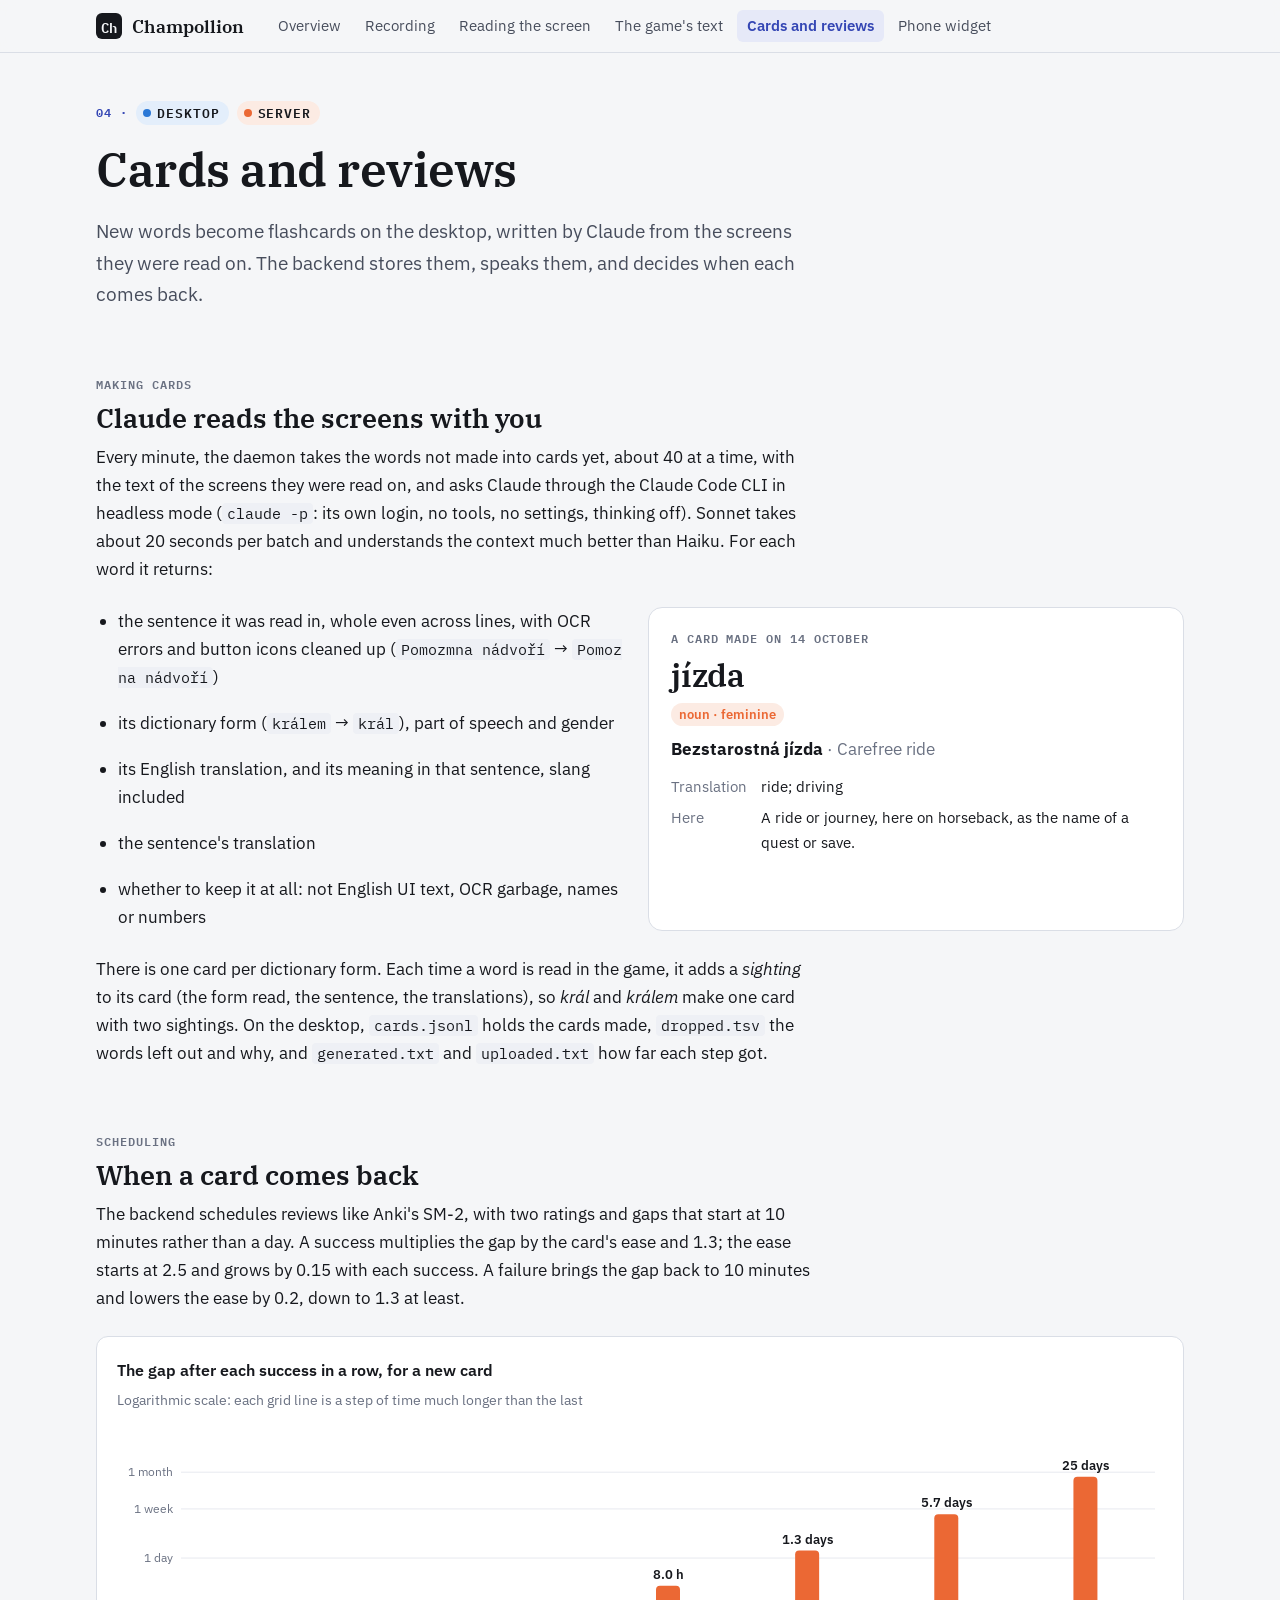
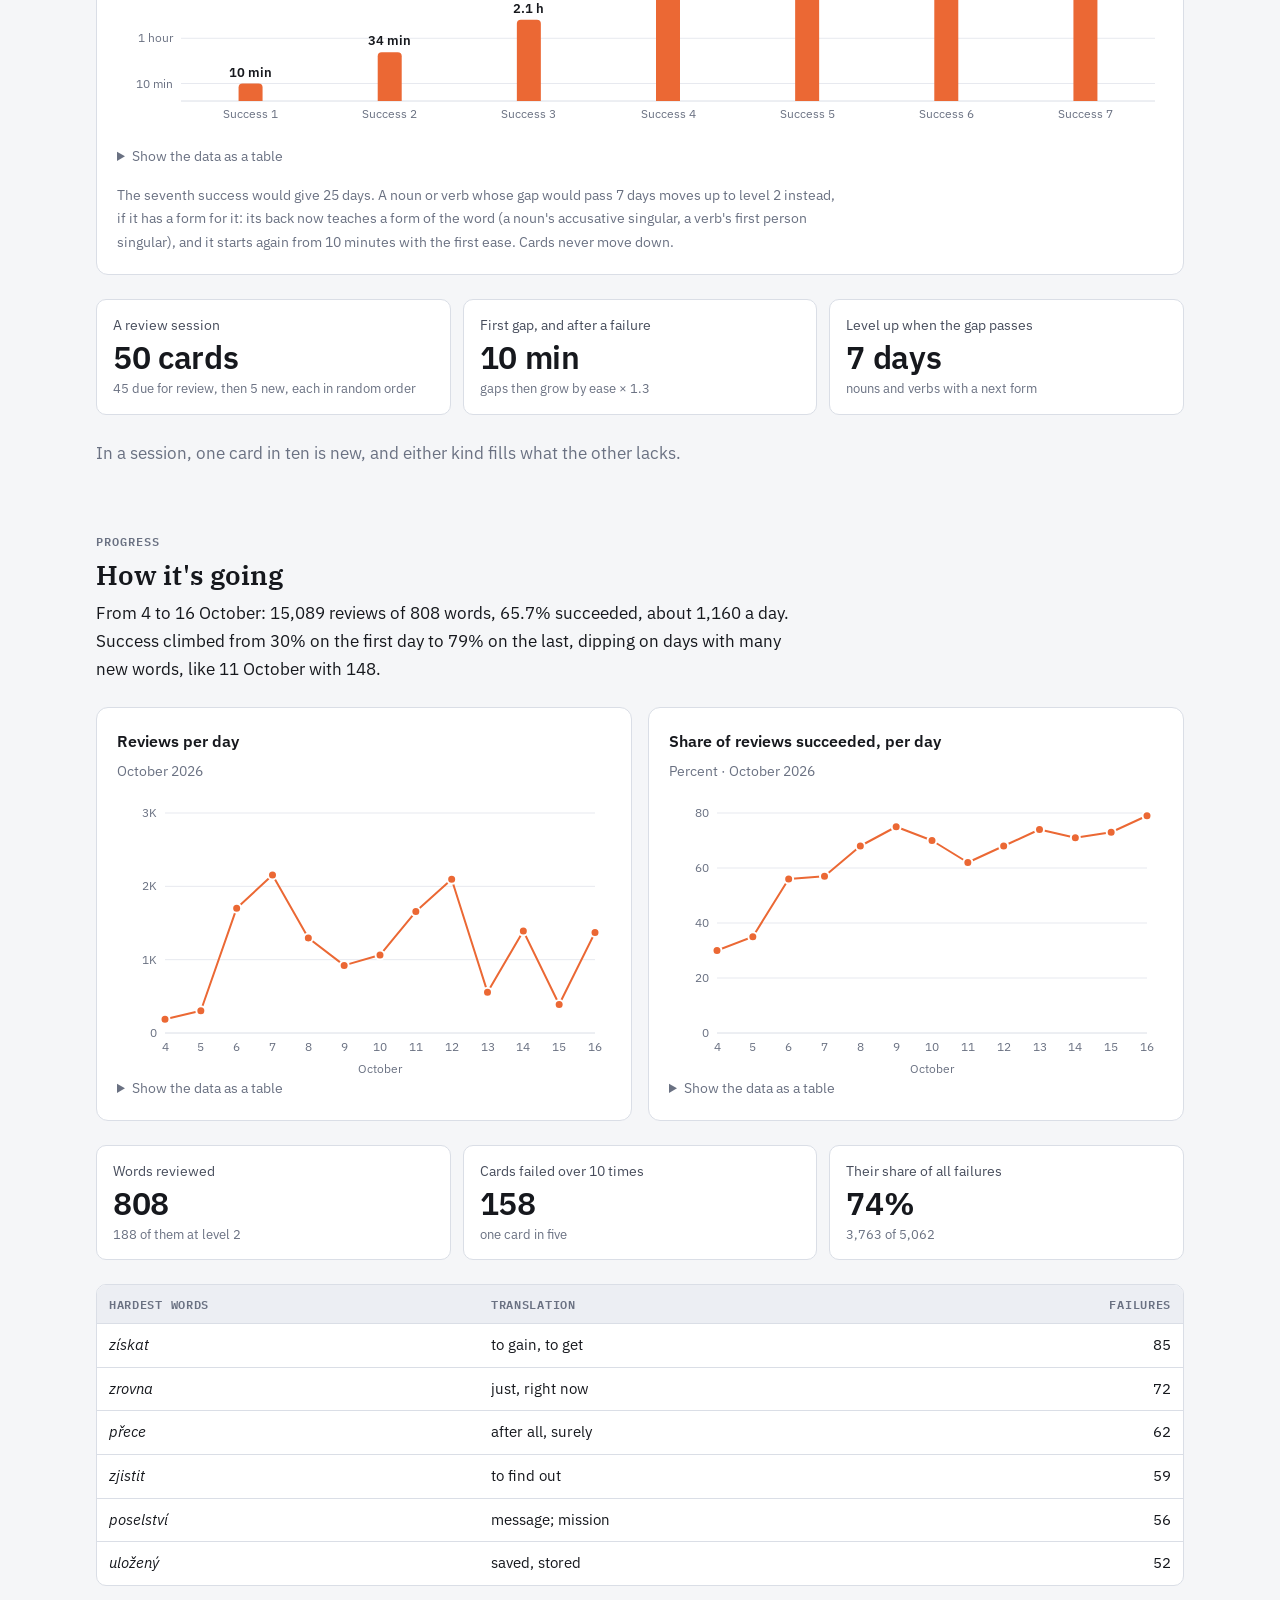
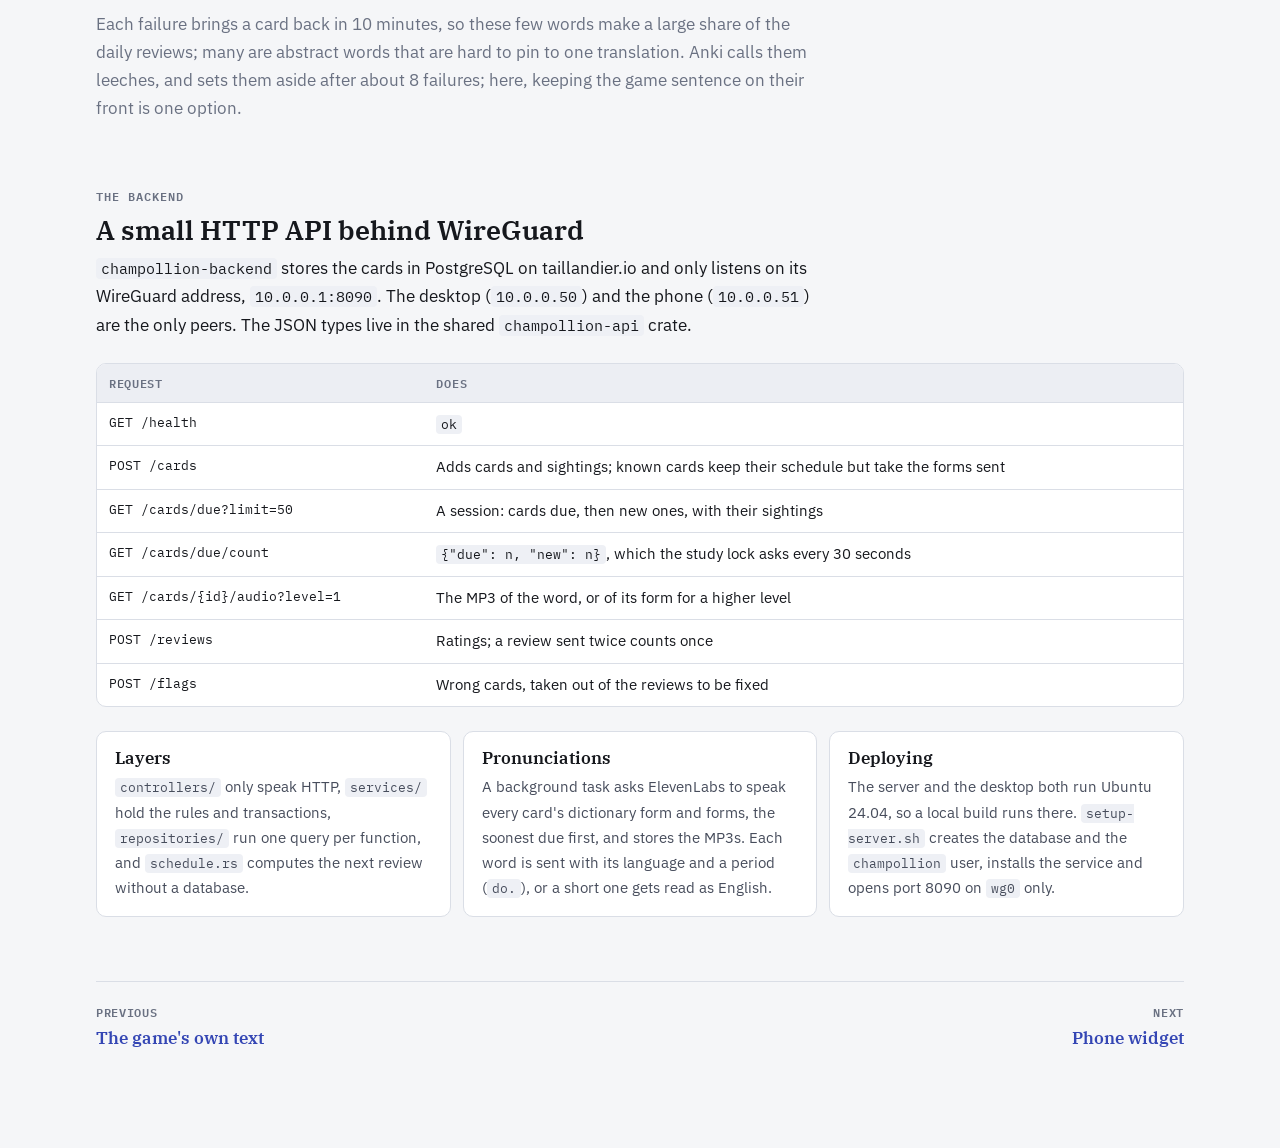
==== website/cards.html @ f8a25706 "Add a website explaining Champollion Static pages with diagrams and charts, served to WireGuard peer" ====
<!doctype html>
<html lang="en">
<head>
<meta charset="utf-8">
<meta name="viewport" content="width=device-width, initial-scale=1, viewport-fit=cover">
<title>Cards and Reviews · Champollion</title>
<meta name="description" content="How Champollion turns new words into flashcards with Claude, and when the backend shows them again.">
<link rel="preconnect" href="https://fonts.googleapis.com">
<link rel="preconnect" href="https://fonts.gstatic.com" crossorigin>
<link rel="stylesheet" href="https://fonts.googleapis.com/css2?family=IBM+Plex+Mono:wght@400;600&family=IBM+Plex+Sans:wght@400;600&family=IBM+Plex+Serif:wght@600&display=swap">
<link rel="stylesheet" href="assets/style.css">
<script src="assets/charts.js" defer></script>
<style>
  .flashcard { background: var(--surface); border: 1px solid var(--line); border-radius: 14px; padding: 20px 22px; display: grid; gap: 10px; align-content: start; min-width: 0; }
  .flashcard .side { font: 600 0.72rem var(--mono); letter-spacing: 0.08em; text-transform: uppercase; color: var(--muted); }
  .flashcard .word { font-family: var(--serif); font-size: 2rem; font-weight: 600; line-height: 1.1; }
  .flashcard .pos { display: inline-block; font-size: 0.8rem; font-weight: 600; padding: 1px 8px; border-radius: 999px; background: var(--series-2-soft); color: var(--series-2); width: max-content; }
  .flashcard .sentence { font-size: 1.05rem; }
  .flashcard dl { margin: 0; display: grid; grid-template-columns: max-content 1fr; gap: 6px 14px; font-size: 0.95rem; }
  .flashcard dt { color: var(--muted); }
  .flashcard dd { margin: 0; }
</style>
</head>
<body>
<header class="topbar">
  <div class="topbar-inner">
    <a class="brand" href="index.html"><span class="brand-mark">Ch</span>Champollion</a>
    <nav class="nav" aria-label="Pages">
      <a href="index.html">Overview</a>
      <a href="recording.html">Recording</a>
      <a href="reading.html">Reading the screen</a>
      <a href="game-text.html">The game's text</a>
      <a href="cards.html" aria-current="page">Cards and reviews</a>
      <a href="phone.html">Phone widget</a>
    </nav>
  </div>
</header>

<main>
  <section class="page-head">
    <div class="eyebrow">04 · <span class="chip desktop"><span>Desktop</span></span> <span class="chip server"><span>Server</span></span></div>
    <h1>Cards and reviews</h1>
    <p class="lede">New words become flashcards on the desktop, written by Claude from the screens they were read on. The backend stores them, speaks them, and decides when each comes back.</p>
  </section>

  <section>
    <div class="section-head">
      <div class="eyebrow">Making cards</div>
      <h2>Claude reads the screens with you</h2>
      <p>Every minute, the daemon takes the words not made into cards yet, about 40 at a time, with the text of the screens they were read on, and asks Claude through the Claude Code CLI in headless mode (<code>claude -p</code>: its own login, no tools, no settings, thinking off). Sonnet takes about 20 seconds per batch and understands the context much better than Haiku. For each word it returns:</p>
    </div>
    <div class="two">
      <ul class="prose">
        <li>the sentence it was read in, whole even across lines, with OCR errors and button icons cleaned up (<code>Pomozmna nádvoří</code> → <code>Pomoz na nádvoří</code>)</li>
        <li>its dictionary form (<code>králem</code> → <code>král</code>), part of speech and gender</li>
        <li>its English translation, and its meaning in that sentence, slang included</li>
        <li>the sentence's translation</li>
        <li>whether to keep it at all: not English UI text, OCR garbage, names or numbers</li>
      </ul>
      <div class="flashcard" aria-label="Example card">
        <span class="side">A card made on 14 October</span>
        <span class="word">jízda</span>
        <span class="pos">noun · feminine</span>
        <span class="sentence"><strong>Bezstarostná jízda</strong> <span class="muted">· Carefree ride</span></span>
        <dl>
          <dt>Translation</dt><dd>ride; driving</dd>
          <dt>Here</dt><dd>A ride or journey, here on horseback, as the name of a quest or save.</dd>
        </dl>
      </div>
    </div>
    <p class="prose">There is one card per dictionary form. Each time a word is read in the game, it adds a <em>sighting</em> to its card (the form read, the sentence, the translations), so <em>král</em> and <em>králem</em> make one card with two sightings. On the desktop, <code>cards.jsonl</code> holds the cards made, <code>dropped.tsv</code> the words left out and why, and <code>generated.txt</code> and <code>uploaded.txt</code> how far each step got.</p>
  </section>

  <section>
    <div class="section-head">
      <div class="eyebrow">Scheduling</div>
      <h2>When a card comes back</h2>
      <p>The backend schedules reviews like Anki's SM-2, with two ratings and gaps that start at 10 minutes rather than a day. A success multiplies the gap by the card's ease and 1.3; the ease starts at 2.5 and grows by 0.15 with each success. A failure brings the gap back to 10 minutes and lowers the ease by 0.2, down to 1.3 at least.</p>
    </div>
    <figure class="figure">
      <div class="figure-title">The gap after each success in a row, for a new card</div>
      <div class="figure-sub">Logarithmic scale: each grid line is a step of time much longer than the last</div>
      <div id="chart-gaps"></div>
      <figcaption>The seventh success would give 25 days. A noun or verb whose gap would pass 7 days moves up to level 2 instead, if it has a form for it: its back now teaches a form of the word (a noun's accusative singular, a verb's first person singular), and it starts again from 10 minutes with the first ease. Cards never move down.</figcaption>
    </figure>
    <div class="stats">
      <div class="stat"><span class="label">A review session</span><span class="value">50 cards</span><span class="note">45 due for review, then 5 new, each in random order</span></div>
      <div class="stat"><span class="label">First gap, and after a failure</span><span class="value">10 min</span><span class="note">gaps then grow by ease × 1.3</span></div>
      <div class="stat"><span class="label">Level up when the gap passes</span><span class="value">7 days</span><span class="note">nouns and verbs with a next form</span></div>
    </div>
    <p class="prose muted">In a session, one card in ten is new, and either kind fills what the other lacks.</p>
  </section>

  <section>
    <div class="section-head">
      <div class="eyebrow">Progress</div>
      <h2>How it's going</h2>
      <p>From 4 to 16 October: 15,089 reviews of 808 words, 65.7% succeeded, about 1,160 a day. Success climbed from 30% on the first day to 79% on the last, dipping on days with many new words, like 11 October with 148.</p>
    </div>
    <div class="two">
      <figure class="figure">
        <div class="figure-title">Reviews per day</div>
        <div class="figure-sub">October 2026</div>
        <div id="chart-reviews"></div>
      </figure>
      <figure class="figure">
        <div class="figure-title">Share of reviews succeeded, per day</div>
        <div class="figure-sub">Percent · October 2026</div>
        <div id="chart-success"></div>
      </figure>
    </div>
    <div class="stats">
      <div class="stat"><span class="label">Words reviewed</span><span class="value">808</span><span class="note">188 of them at level 2</span></div>
      <div class="stat"><span class="label">Cards failed over 10 times</span><span class="value">158</span><span class="note">one card in five</span></div>
      <div class="stat"><span class="label">Their share of all failures</span><span class="value">74%</span><span class="note">3,763 of 5,062</span></div>
    </div>
    <div class="table-wrap">
      <table>
        <thead><tr><th>Hardest words</th><th>Translation</th><th class="num">Failures</th></tr></thead>
        <tbody>
          <tr><td><em>získat</em></td><td>to gain, to get</td><td class="num">85</td></tr>
          <tr><td><em>zrovna</em></td><td>just, right now</td><td class="num">72</td></tr>
          <tr><td><em>přece</em></td><td>after all, surely</td><td class="num">62</td></tr>
          <tr><td><em>zjistit</em></td><td>to find out</td><td class="num">59</td></tr>
          <tr><td><em>poselství</em></td><td>message; mission</td><td class="num">56</td></tr>
          <tr><td><em>uložený</em></td><td>saved, stored</td><td class="num">52</td></tr>
        </tbody>
      </table>
    </div>
    <p class="prose muted">Each failure brings a card back in 10 minutes, so these few words make a large share of the daily reviews; many are abstract words that are hard to pin to one translation. Anki calls them leeches, and sets them aside after about 8 failures; here, keeping the game sentence on their front is one option.</p>
  </section>

  <section>
    <div class="section-head">
      <div class="eyebrow">The backend</div>
      <h2>A small HTTP API behind WireGuard</h2>
      <p><code>champollion-backend</code> stores the cards in PostgreSQL on taillandier.io and only listens on its WireGuard address, <code>10.0.0.1:8090</code>. The desktop (<code>10.0.0.50</code>) and the phone (<code>10.0.0.51</code>) are the only peers. The JSON types live in the shared <code>champollion-api</code> crate.</p>
    </div>
    <div class="table-wrap">
      <table>
        <thead><tr><th>Request</th><th>Does</th></tr></thead>
        <tbody>
          <tr><td class="mono">GET /health</td><td><code>ok</code></td></tr>
          <tr><td class="mono">POST /cards</td><td>Adds cards and sightings; known cards keep their schedule but take the forms sent</td></tr>
          <tr><td class="mono">GET /cards/due?limit=50</td><td>A session: cards due, then new ones, with their sightings</td></tr>
          <tr><td class="mono">GET /cards/due/count</td><td><code>{"due": n, "new": n}</code>, which the study lock asks every 30 seconds</td></tr>
          <tr><td class="mono">GET /cards/{id}/audio?level=1</td><td>The MP3 of the word, or of its form for a higher level</td></tr>
          <tr><td class="mono">POST /reviews</td><td>Ratings; a review sent twice counts once</td></tr>
          <tr><td class="mono">POST /flags</td><td>Wrong cards, taken out of the reviews to be fixed</td></tr>
        </tbody>
      </table>
    </div>
    <div class="lessons">
      <div class="lesson"><h3>Layers</h3><p><code>controllers/</code> only speak HTTP, <code>services/</code> hold the rules and transactions, <code>repositories/</code> run one query per function, and <code>schedule.rs</code> computes the next review without a database.</p></div>
      <div class="lesson"><h3>Pronunciations</h3><p>A background task asks ElevenLabs to speak every card's dictionary form and forms, the soonest due first, and stores the MP3s. Each word is sent with its language and a period (<code>do.</code>), or a short one gets read as English.</p></div>
      <div class="lesson"><h3>Deploying</h3><p>The server and the desktop both run Ubuntu 24.04, so a local build runs there. <code>setup-server.sh</code> creates the database and the <code>champollion</code> user, installs the service and opens port 8090 on <code>wg0</code> only.</p></div>
    </div>
  </section>

  <nav class="next" aria-label="Next page">
    <a href="game-text.html"><span>Previous</span><strong>The game's own text</strong></a>
    <a href="phone.html" style="text-align:right"><span>Next</span><strong>Phone widget</strong></a>
  </nav>
</main>

<script>
document.addEventListener("DOMContentLoaded", () => {
  // Gaps from backend/src/schedule.rs: first success 10 min, then
  // gap × ease × 1.3, ease 2.5 + 0.15 per success.
  const gaps = [];
  let gap = 10, ease = 2.5;
  for (let reps = 0; reps < 7; reps++) {
    gap = reps === 0 ? 10 : gap * ease * 1.3;
    ease += 0.15;
    gaps.push(gap);
  }
  const human = (m) => m < 60 ? Math.round(m) + " min" : m < 1440 ? (m / 60).toFixed(1) + " h" : m / 1440 < 10 ? (m / 1440).toFixed(1) + " days" : Math.round(m / 1440) + " days";
  const data = gaps.map((m, i) => ({
    label: `Success ${i + 1}`,
    value: m,
    color: "series-2",
    note: i === 6 ? "a noun or verb with a next form moves up a level instead" : "",
  }));
  const days = [4, 5, 6, 7, 8, 9, 10, 11, 12, 13, 14, 15, 16];
  const reviews = [188, 304, 1702, 2155, 1296, 922, 1063, 1656, 2096, 557, 1391, 388, 1371];
  const success = [30, 35, 56, 57, 68, 75, 70, 62, 68, 74, 71, 73, 79];
  Charts.lines(document.getElementById("chart-reviews"), {
    title: "Reviews per day, 4 to 16 October",
    x: days,
    xName: "October",
    xLabel: "October",
    series: [{ name: "Reviews", color: "series-2", values: reviews }],
    format: (v) => Math.round(v).toLocaleString("en"),
    table: { head: ["October", "Reviews"], rows: days.map((d, i) => [d, reviews[i].toLocaleString("en")]) },
  });
  Charts.lines(document.getElementById("chart-success"), {
    title: "Share of reviews succeeded per day, 4 to 16 October",
    x: days,
    xName: "October",
    xLabel: "October",
    series: [{ name: "Succeeded", color: "series-2", values: success }],
    format: (v) => Math.round(v) + "%",
    table: { head: ["October", "Succeeded"], rows: days.map((d, i) => [d, success[i] + "%"]) },
  });
  Charts.columns(document.getElementById("chart-gaps"), {
    title: "Gap before the next review after each success, logarithmic scale",
    data,
    log: true,
    logMin: 5,
    logTicks: [{ value: 10, label: "10 min" }, { value: 60, label: "1 hour" }, { value: 1440, label: "1 day" }, { value: 10080, label: "1 week" }, { value: 43200, label: "1 month" }],
    format: human,
    height: 320,
    table: { head: ["Success in a row", "Gap"], rows: data.map((d) => [d.label, human(d.value)]) },
  });
});
</script>
</body>
</html>
---- website/assets/style.css ----
/* Champollion: a lab notebook for a language-learning machine.
   Layout: one reading column with wide figures; a sticky top bar links the
   six pages. Colour = which machine does the work (desktop blue, Jetson
   aqua, server orange), the same in diagrams and charts. */
:root {
  color-scheme: light;
  --bg: #f5f6f8;
  --surface: #ffffff;
  --sunken: #eceef3;
  --ink: #16181d;
  --ink-2: #474d5c;
  --muted: #6a7182;
  --line: #dadee6;
  --grid: #e7e9ef;
  --accent: #3446b4;
  --accent-soft: #e6e9f8;
  --code: #eef0f5;
  /* Chart and machine colours: validated palette, slots 1-3 */
  --series-1: #2a78d6; /* desktop */
  --series-2: #eb6834; /* server */
  --series-3: #1baf7a; /* jetson */
  --series-1-soft: #e3eefb;
  --series-2-soft: #fcebe3;
  --series-3-soft: #e0f5ec;
  --good: #0ca30c;
  --critical: #d03b3b;
  --sans: "IBM Plex Sans", "Segoe UI", system-ui, sans-serif;
  --serif: "IBM Plex Serif", Georgia, "Times New Roman", serif;
  --mono: "IBM Plex Mono", ui-monospace, "SFMono-Regular", Menlo, monospace;
}
@media (prefers-color-scheme: dark) {
  :root:not([data-theme="light"]) {
    color-scheme: dark;
    --bg: #111318;
    --surface: #1a1d23;
    --sunken: #22262e;
    --ink: #e8eaf0;
    --ink-2: #b9bfcc;
    --muted: #8d95a6;
    --line: #2e333d;
    --grid: #262a33;
    --accent: #93a3ff;
    --accent-soft: #252b4a;
    --code: #22262e;
    --series-1: #3987e5;
    --series-2: #d95926;
    --series-3: #199e70;
    --series-1-soft: #1c2a3d;
    --series-2-soft: #36231b;
    --series-3-soft: #16302a;
  }
}
:root[data-theme="dark"] {
  color-scheme: dark;
  --bg: #111318;
  --surface: #1a1d23;
  --sunken: #22262e;
  --ink: #e8eaf0;
  --ink-2: #b9bfcc;
  --muted: #8d95a6;
  --line: #2e333d;
  --grid: #262a33;
  --accent: #93a3ff;
  --accent-soft: #252b4a;
  --code: #22262e;
  --series-1: #3987e5;
  --series-2: #d95926;
  --series-3: #199e70;
  --series-1-soft: #1c2a3d;
  --series-2-soft: #36231b;
  --series-3-soft: #16302a;
}

* { box-sizing: border-box; }
html { scroll-padding-top: 72px; }
body {
  margin: 0;
  background: var(--bg);
  color: var(--ink);
  font: 17px/1.65 var(--sans);
}
a { color: var(--accent); text-underline-offset: 2px; }
a:hover { text-decoration-thickness: 2px; }
:focus-visible { outline: 2px solid var(--accent); outline-offset: 2px; border-radius: 3px; }
img, svg { max-width: 100%; }

/* Top bar */
.topbar {
  position: sticky;
  top: 0;
  z-index: 10;
  background: color-mix(in srgb, var(--bg) 88%, transparent);
  backdrop-filter: blur(8px);
  border-bottom: 1px solid var(--line);
}
.topbar-inner {
  max-width: 1120px;
  margin: 0 auto;
  padding: 10px max(16px, env(safe-area-inset-right, 0px)) 10px max(16px, env(safe-area-inset-left, 0px));
  display: flex;
  align-items: center;
  gap: 8px 24px;
  flex-wrap: wrap;
}
.brand {
  font-family: var(--serif);
  font-weight: 600;
  font-size: 1.15rem;
  color: var(--ink);
  text-decoration: none;
  display: flex;
  align-items: center;
  gap: 10px;
}
.brand-mark {
  width: 26px;
  height: 26px;
  border-radius: 6px;
  background: var(--ink);
  color: var(--bg);
  display: grid;
  place-items: center;
  font: 600 0.85rem var(--mono);
}
.nav { display: flex; flex-wrap: wrap; gap: 2px 4px; }
.nav a {
  color: var(--ink-2);
  text-decoration: none;
  font-size: 0.92rem;
  padding: 4px 10px;
  border-radius: 6px;
}
.nav a:hover { background: var(--sunken); color: var(--ink); }
.nav a[aria-current="page"] { background: var(--accent-soft); color: var(--accent); font-weight: 600; }

/* Page */
main {
  max-width: 1120px;
  margin: 0 auto;
  padding-left: max(16px, env(safe-area-inset-left, 0px));
  padding-right: max(16px, env(safe-area-inset-right, 0px));
  padding-block: 48px 96px;
  display: grid;
  gap: 64px;
}
.prose { max-width: 720px; display: grid; gap: 18px; min-width: 0; }
p.prose, pre.prose { display: block; }
.wide { min-width: 0; display: grid; gap: 18px; }
section { display: grid; gap: 24px; min-width: 0; }
h1, h2, h3 { font-family: var(--serif); font-weight: 600; text-wrap: balance; margin: 0; line-height: 1.2; }
h1 { font-size: clamp(2rem, 4.5vw, 3rem); letter-spacing: -0.01em; }
h2 { font-size: 1.7rem; }
h3 { font-size: 1.2rem; }
p { margin: 0; }
ul, ol { margin: 0; padding-left: 1.3em; display: grid; gap: 6px; }
.lede { font-size: 1.2rem; color: var(--ink-2); max-width: 720px; }
.eyebrow {
  font: 600 0.75rem var(--mono);
  letter-spacing: 0.08em;
  text-transform: uppercase;
  color: var(--muted);
}
.section-head { display: grid; gap: 8px; max-width: 720px; }
.muted { color: var(--muted); }
small, .small { font-size: 0.88rem; }
code {
  font-family: var(--mono);
  font-size: 0.86em;
  background: var(--code);
  padding: 1px 5px;
  border-radius: 4px;
  overflow-wrap: anywhere;
}
pre {
  margin: 0;
  background: var(--code);
  border-radius: 8px;
  padding: 14px 16px;
  overflow-x: auto;
  font: 0.85rem/1.55 var(--mono);
}
pre code { background: none; padding: 0; }
hr { border: 0; border-top: 1px solid var(--line); margin: 0; }

/* Page header */
.page-head { display: grid; gap: 16px; }
.page-head .eyebrow { color: var(--accent); }

/* Machine chips */
.chip {
  display: inline-flex;
  align-items: center;
  gap: 6px;
  font-size: 0.82rem;
  font-weight: 600;
  padding: 1px 9px 1px 7px;
  border-radius: 999px;
  white-space: nowrap;
}
.chip::before { content: ""; width: 8px; height: 8px; border-radius: 50%; background: currentColor; }
.chip.desktop { color: var(--series-1); background: var(--series-1-soft); }
.chip.server { color: var(--series-2); background: var(--series-2-soft); }
.chip.jetson { color: var(--series-3); background: var(--series-3-soft); }
.chip.phone { color: var(--ink-2); background: var(--sunken); }
.chip > span { color: var(--ink); }

/* Stat tiles */
.stats { display: grid; grid-template-columns: repeat(auto-fit, minmax(190px, 1fr)); gap: 12px; }
.stat {
  background: var(--surface);
  border: 1px solid var(--line);
  border-radius: 10px;
  padding: 14px 16px;
  display: grid;
  gap: 2px;
  align-content: start;
}
.stat .label { font-size: 0.88rem; color: var(--ink-2); }
.stat .value { font: 600 2rem/1.15 var(--sans); letter-spacing: -0.01em; }
.stat .note { font-size: 0.82rem; color: var(--muted); }

/* Cards in a grid of links */
.pages { display: grid; grid-template-columns: repeat(auto-fit, minmax(260px, 1fr)); gap: 12px; }
.page-link {
  background: var(--surface);
  border: 1px solid var(--line);
  border-radius: 10px;
  padding: 16px 18px;
  text-decoration: none;
  color: var(--ink);
  display: grid;
  gap: 6px;
  align-content: start;
}
.page-link:hover { border-color: var(--accent); }
.page-link .t { font-family: var(--serif); font-weight: 600; font-size: 1.1rem; }
.page-link .d { color: var(--ink-2); font-size: 0.95rem; }
.page-link .n { font: 600 0.75rem var(--mono); color: var(--muted); }

/* Figures */
figure { margin: 0; display: grid; gap: 10px; min-width: 0; }
.figure {
  background: var(--surface);
  border: 1px solid var(--line);
  border-radius: 12px;
  padding: 20px;
  display: grid;
  gap: 14px;
  min-width: 0;
}
.figure-title { font-weight: 600; font-size: 1rem; }
.figure-sub { color: var(--muted); font-size: 0.9rem; margin-top: -10px; }
figcaption { color: var(--muted); font-size: 0.9rem; max-width: 720px; }
.diagram { overflow-x: auto; }
.diagram svg { display: block; min-width: 640px; width: 100%; height: auto; }
.diagram.narrow svg { min-width: 520px; }
.two { display: grid; grid-template-columns: repeat(auto-fit, minmax(min(100%, 420px), 1fr)); gap: 16px; }

/* Diagram SVG roles */
.dg-text { fill: var(--ink); font: 14px var(--sans); }
.dg-small { fill: var(--ink-2); font: 12px var(--sans); }
.dg-mono { fill: var(--ink-2); font: 11.5px var(--mono); }
.dg-title { fill: var(--ink); font: 600 15px var(--sans); }
.dg-box { fill: var(--surface); stroke: var(--line); stroke-width: 1.5; }
.dg-sunken { fill: var(--sunken); stroke: none; }
.dg-desktop { fill: var(--series-1-soft); stroke: var(--series-1); stroke-width: 1.5; }
.dg-server { fill: var(--series-2-soft); stroke: var(--series-2); stroke-width: 1.5; }
.dg-jetson { fill: var(--series-3-soft); stroke: var(--series-3); stroke-width: 1.5; }
.dg-phone { fill: var(--sunken); stroke: var(--muted); stroke-width: 1.5; }
.dg-head-desktop { fill: var(--series-1); font: 600 12px var(--mono); letter-spacing: 0.06em; }
.dg-head-server { fill: var(--series-2); font: 600 12px var(--mono); letter-spacing: 0.06em; }
.dg-head-jetson { fill: var(--series-3); font: 600 12px var(--mono); letter-spacing: 0.06em; }
.dg-head-phone { fill: var(--muted); font: 600 12px var(--mono); letter-spacing: 0.06em; }
.dg-arrow { stroke: var(--ink-2); stroke-width: 1.6; fill: none; }
.dg-arrow-soft { stroke: var(--muted); stroke-width: 1.4; fill: none; stroke-dasharray: 5 4; }
.dg-arrowhead { fill: var(--ink-2); }
.dg-accent { fill: var(--accent); }
.dg-line { stroke: var(--line); stroke-width: 1; }
.dg-critical { fill: var(--critical); }
.dg-good { fill: var(--good); }

/* Tables */
.table-wrap { overflow-x: auto; border: 1px solid var(--line); border-radius: 10px; background: var(--surface); }
table { border-collapse: collapse; width: 100%; font-size: 0.93rem; }
th, td { text-align: left; vertical-align: top; padding: 9px 12px; border-bottom: 1px solid var(--line); }
tr:last-child td { border-bottom: 0; }
th {
  font: 600 0.72rem var(--mono);
  letter-spacing: 0.06em;
  text-transform: uppercase;
  color: var(--muted);
  background: var(--sunken);
}
td.num, th.num { text-align: right; font-variant-numeric: tabular-nums; white-space: nowrap; }
.fix { color: var(--good); font-weight: 600; }
.err { color: var(--critical); font-weight: 600; }
.mono { font-family: var(--mono); font-size: 0.88em; }

/* Callouts */
.callout {
  border-left: 3px solid var(--accent);
  background: var(--accent-soft);
  padding: 12px 16px;
  border-radius: 0 8px 8px 0;
  display: grid;
  gap: 6px;
}
.callout strong:first-child { font-family: var(--serif); }
.lesson {
  background: var(--surface);
  border: 1px solid var(--line);
  border-radius: 10px;
  padding: 16px 18px;
  display: grid;
  gap: 6px;
  align-content: start;
}
.lesson h3 { font-size: 1.05rem; }
.lesson p { color: var(--ink-2); font-size: 0.95rem; }
.lessons { display: grid; grid-template-columns: repeat(auto-fit, minmax(min(100%, 300px), 1fr)); gap: 12px; }

/* Steps (a real sequence) */
.steps { list-style: none; padding: 0; counter-reset: step; display: grid; gap: 14px; }
.steps > li { display: grid; grid-template-columns: 2rem 1fr; gap: 14px; align-items: start; }
.steps > li::before {
  counter-increment: step;
  content: counter(step);
  width: 2rem;
  height: 2rem;
  border-radius: 50%;
  border: 1px solid var(--line);
  background: var(--surface);
  display: grid;
  place-items: center;
  font: 600 0.9rem var(--mono);
  color: var(--ink-2);
}
.steps > li > div { display: grid; gap: 4px; min-width: 0; }

/* Footer nav */
.next {
  display: flex;
  justify-content: space-between;
  gap: 12px;
  flex-wrap: wrap;
  border-top: 1px solid var(--line);
  padding-top: 20px;
}
.next a { text-decoration: none; display: grid; gap: 2px; }
.next a span { font: 600 0.72rem var(--mono); letter-spacing: 0.06em; text-transform: uppercase; color: var(--muted); }
.next a strong { font-family: var(--serif); font-weight: 600; }

/* Charts */
.chart { position: relative; min-width: 0; }
.chart svg { display: block; width: 100%; height: auto; overflow: visible; }
.chart .axis-text { fill: var(--muted); font: 12px var(--sans); }
.chart .label-text { fill: var(--ink); font: 600 12.5px var(--sans); font-variant-numeric: tabular-nums; }
.chart .cat-text { fill: var(--ink-2); font: 13px var(--sans); }
.chart .target-text { fill: var(--ink-2); font: 600 12px var(--sans); }
.chart .grid { stroke: var(--grid); stroke-width: 1; }
.chart .baseline { stroke: var(--line); stroke-width: 1; }
.chart .target { stroke: var(--ink-2); stroke-width: 1.5; }
.chart .hit { fill: transparent; cursor: default; }
.chart .hit:hover + .mark, .chart .mark.hover { filter: brightness(1.08); }
.legend { display: flex; flex-wrap: wrap; gap: 6px 16px; font-size: 0.88rem; color: var(--ink-2); }
.legend span { display: inline-flex; align-items: center; gap: 7px; }
.legend i { width: 12px; height: 12px; border-radius: 3px; display: inline-block; }
.tooltip {
  position: absolute;
  pointer-events: none;
  background: var(--ink);
  color: var(--bg);
  font-size: 0.85rem;
  line-height: 1.4;
  padding: 7px 10px;
  border-radius: 6px;
  white-space: nowrap;
  transform: translate(-50%, calc(-100% - 10px));
  z-index: 5;
}
.tooltip[hidden] { display: none !important; }
.tooltip b { font-weight: 600; }
details.data { font-size: 0.88rem; }
details.data summary { cursor: pointer; color: var(--muted); width: max-content; }
details.data summary:hover { color: var(--ink); }
details.data .table-wrap { margin-top: 8px; }

@media (max-width: 640px) {
  body { font-size: 16px; }
  main { gap: 48px; padding-block: 32px 72px; }
  .figure { padding: 14px; }
  .nav a { padding: 3px 7px; font-size: 0.86rem; }
}
@media (prefers-reduced-motion: reduce) {
  * { scroll-behavior: auto !important; transition: none !important; }
}
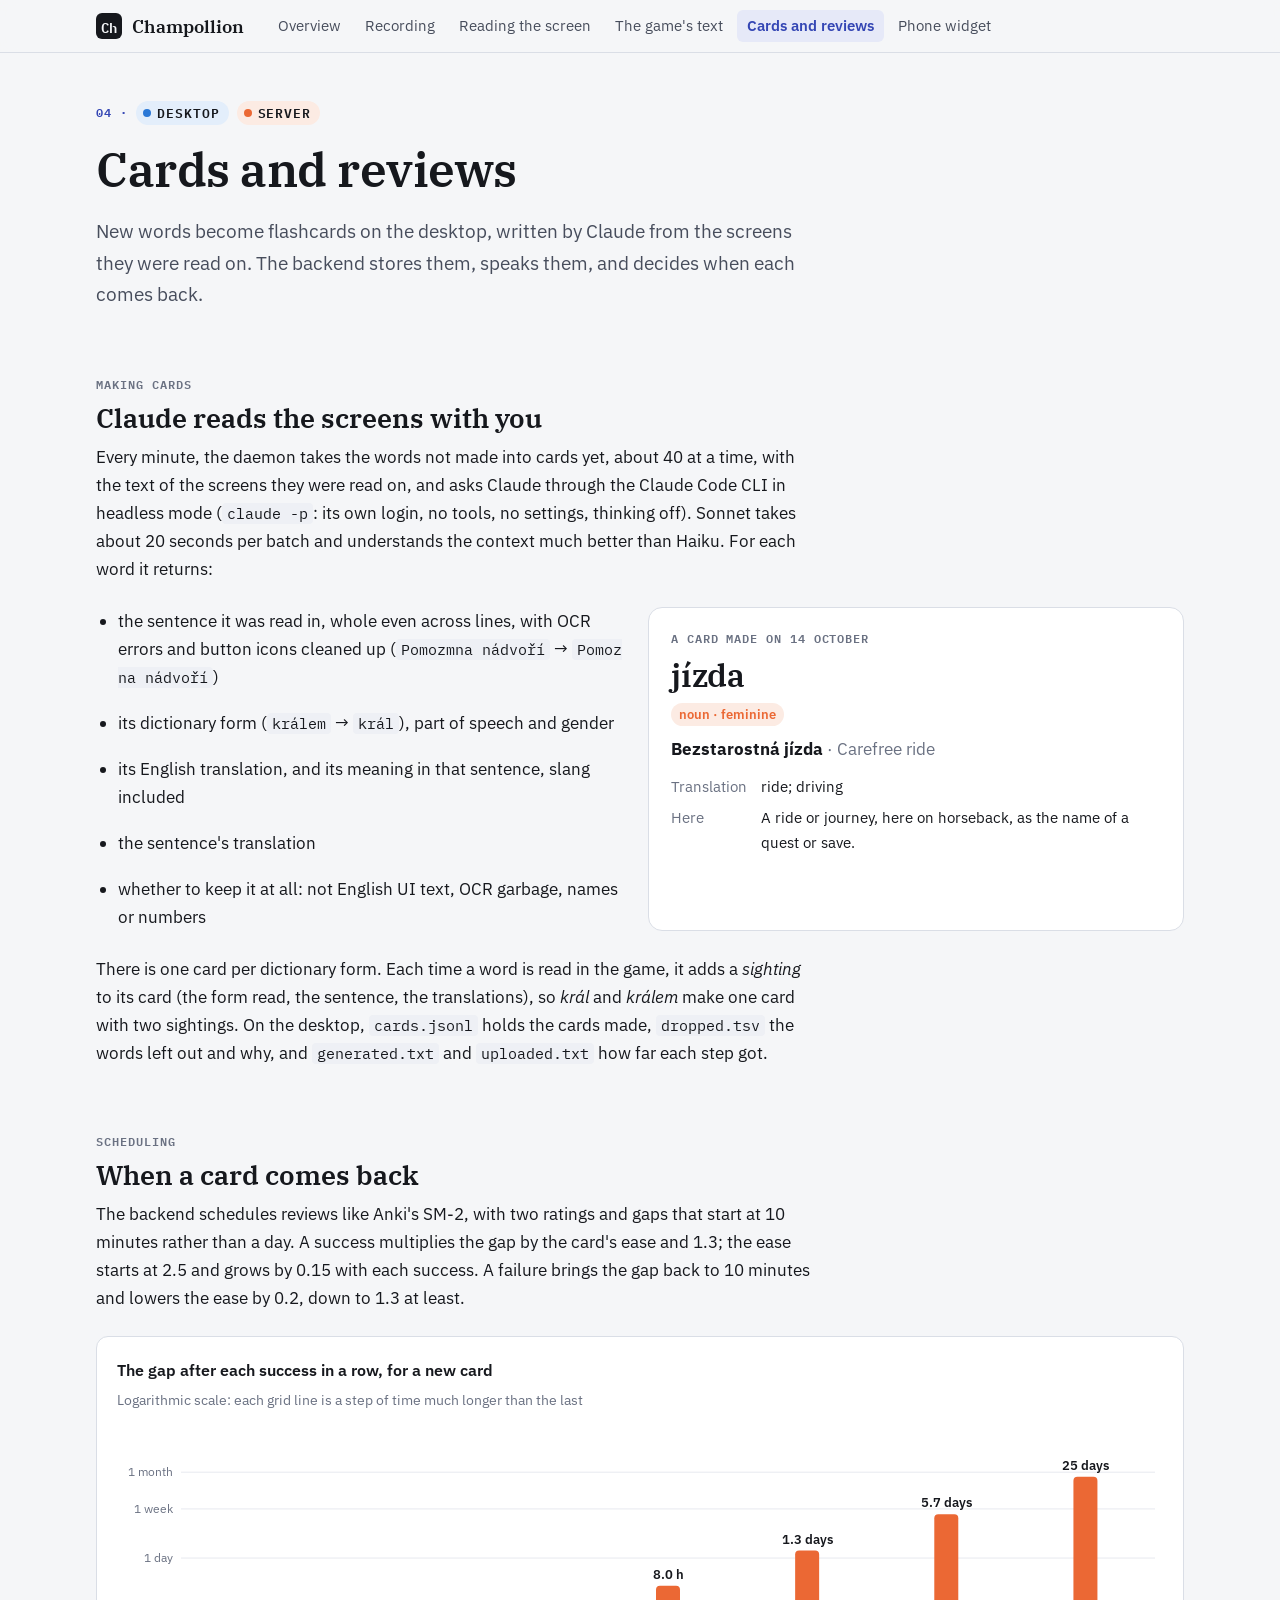
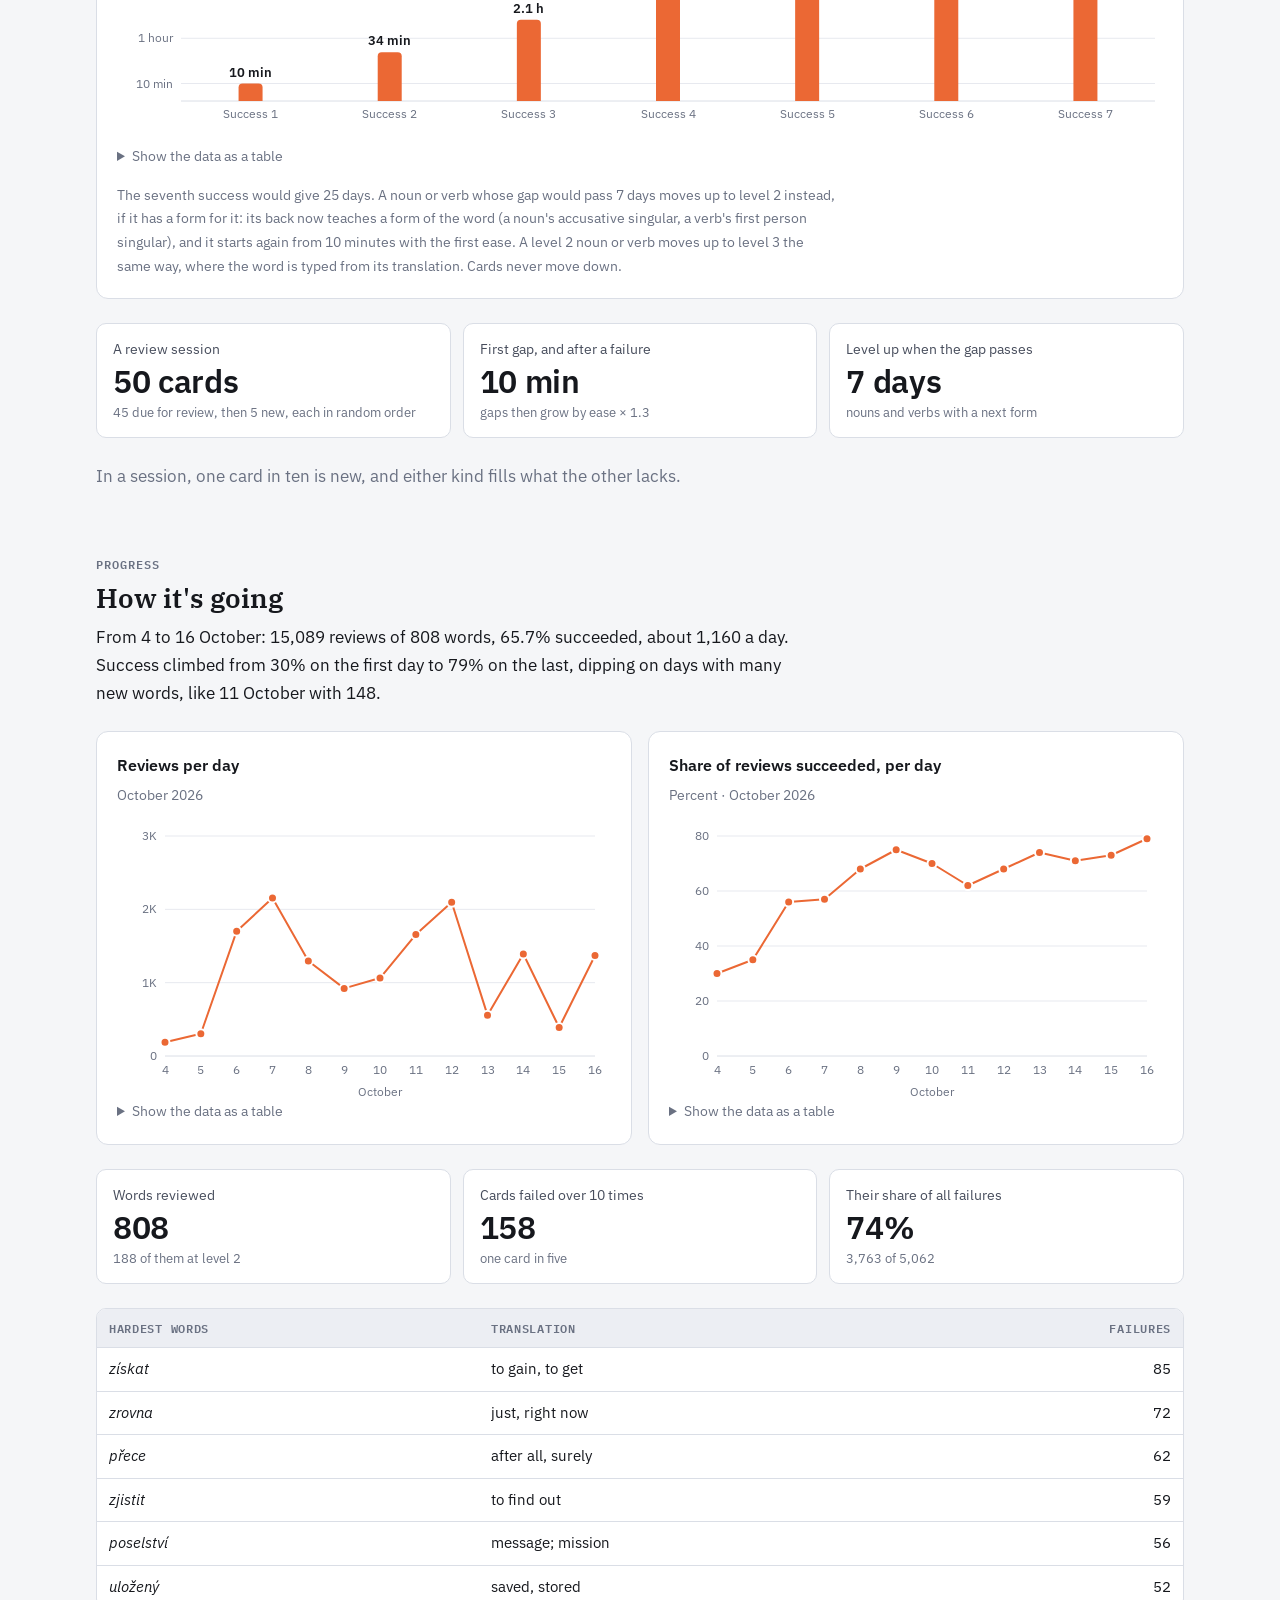
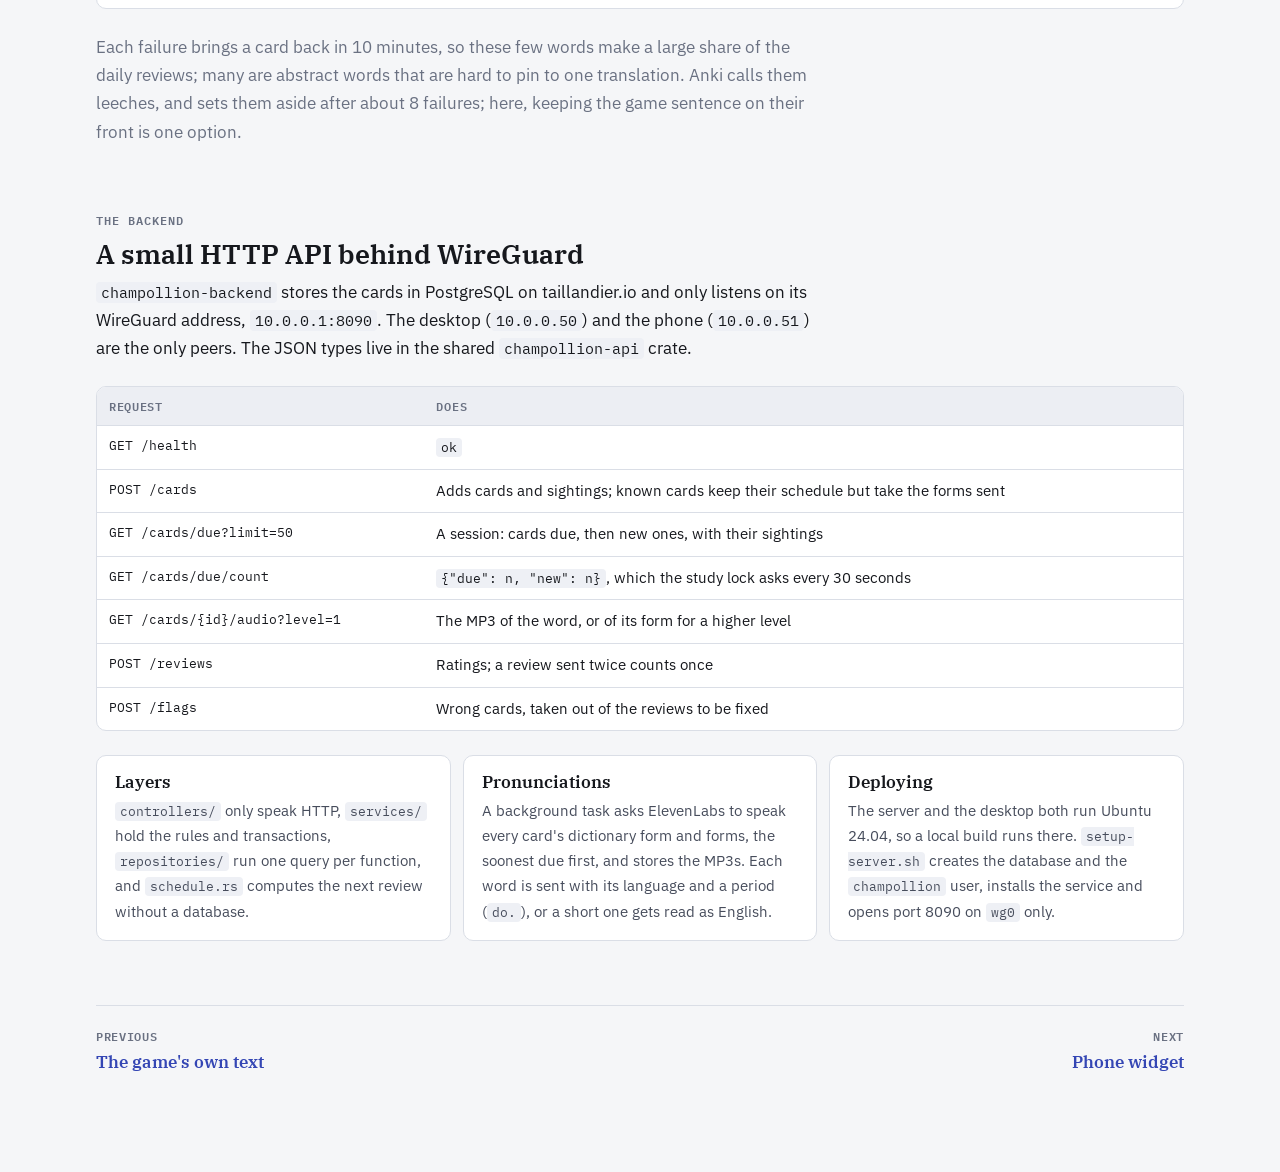
==== commit 211d4c6d: "Type the word from its translation at level 3 A level 2 noun or verb moves up to level 3 the way it " ====
--- a/website/cards.html
+++ b/website/cards.html
@@ -81,7 +81,7 @@
       <div class="figure-title">The gap after each success in a row, for a new card</div>
       <div class="figure-sub">Logarithmic scale: each grid line is a step of time much longer than the last</div>
       <div id="chart-gaps"></div>
-      <figcaption>The seventh success would give 25 days. A noun or verb whose gap would pass 7 days moves up to level 2 instead, if it has a form for it: its back now teaches a form of the word (a noun's accusative singular, a verb's first person singular), and it starts again from 10 minutes with the first ease. Cards never move down.</figcaption>
+      <figcaption>The seventh success would give 25 days. A noun or verb whose gap would pass 7 days moves up to level 2 instead, if it has a form for it: its back now teaches a form of the word (a noun's accusative singular, a verb's first person singular), and it starts again from 10 minutes with the first ease. A level 2 noun or verb moves up to level 3 the same way, where the word is typed from its translation. Cards never move down.</figcaption>
     </figure>
     <div class="stats">
       <div class="stat"><span class="label">A review session</span><span class="value">50 cards</span><span class="note">45 due for review, then 5 new, each in random order</span></div>
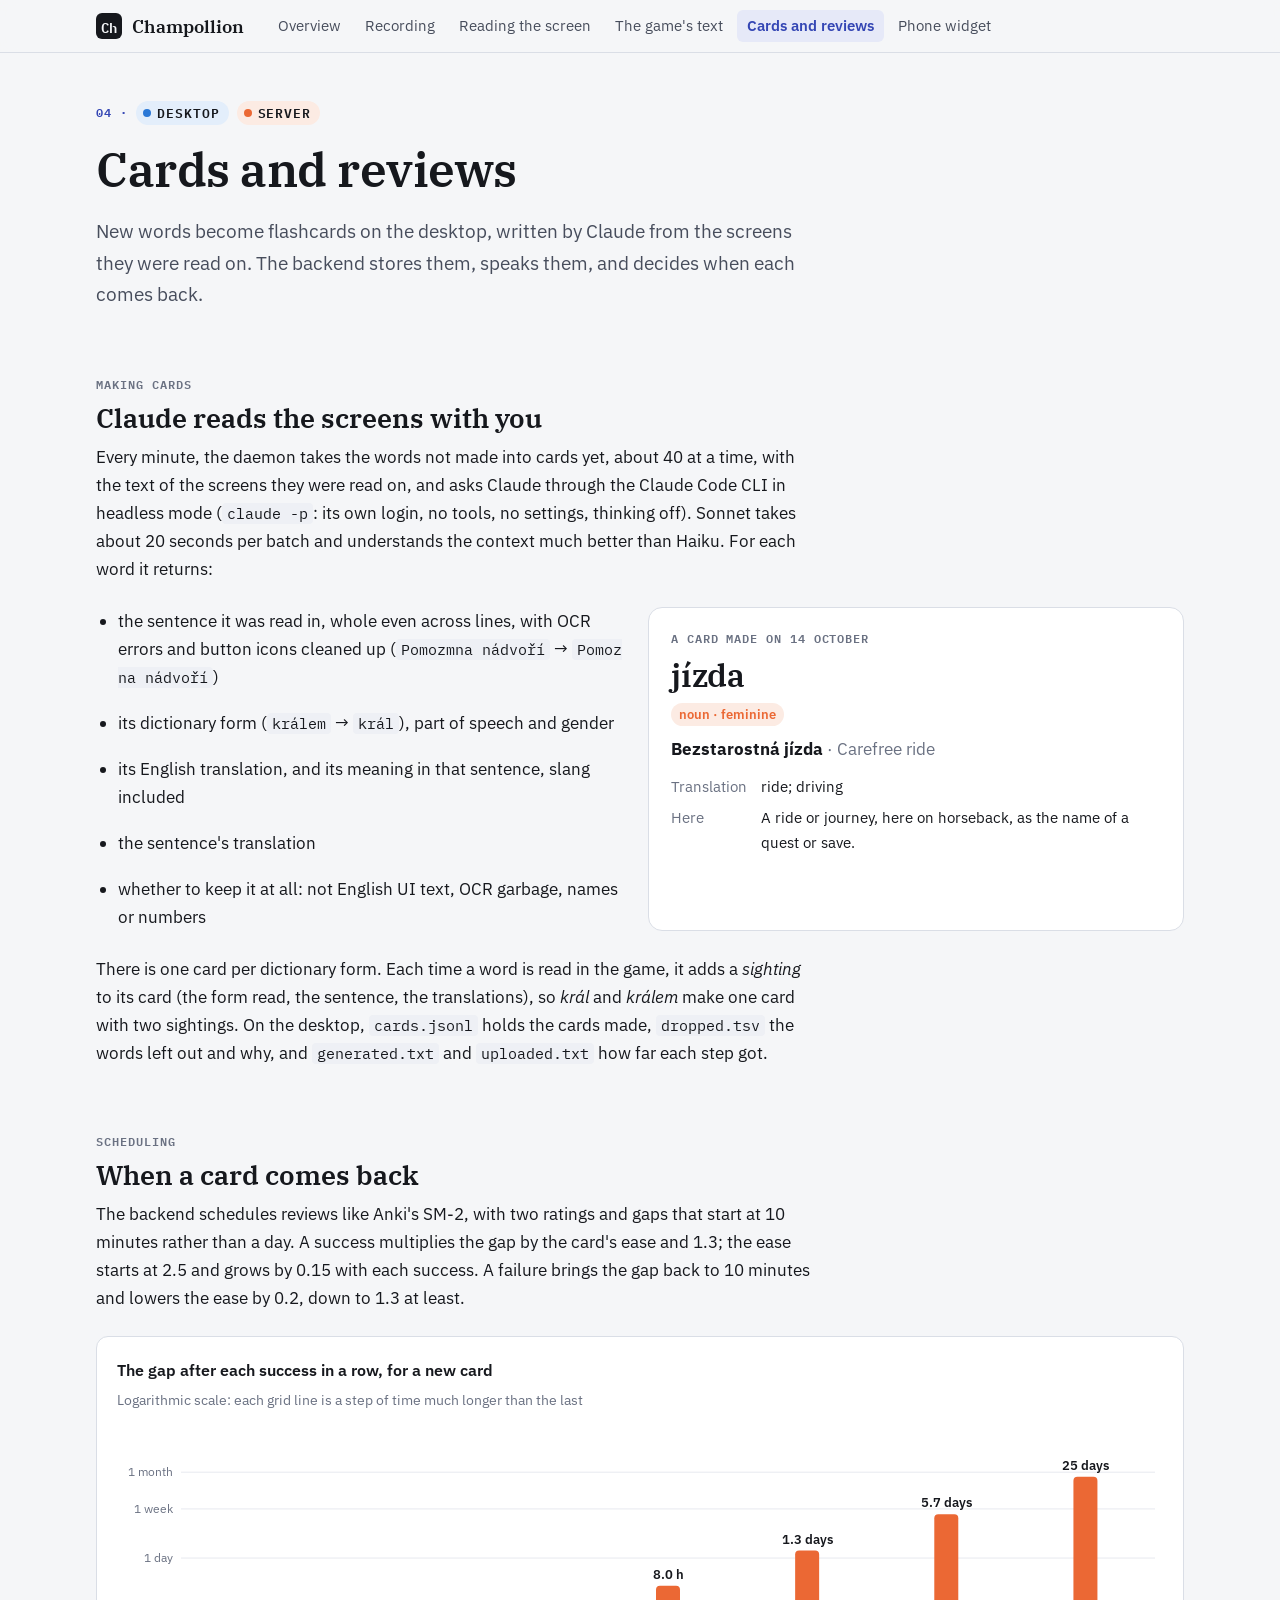
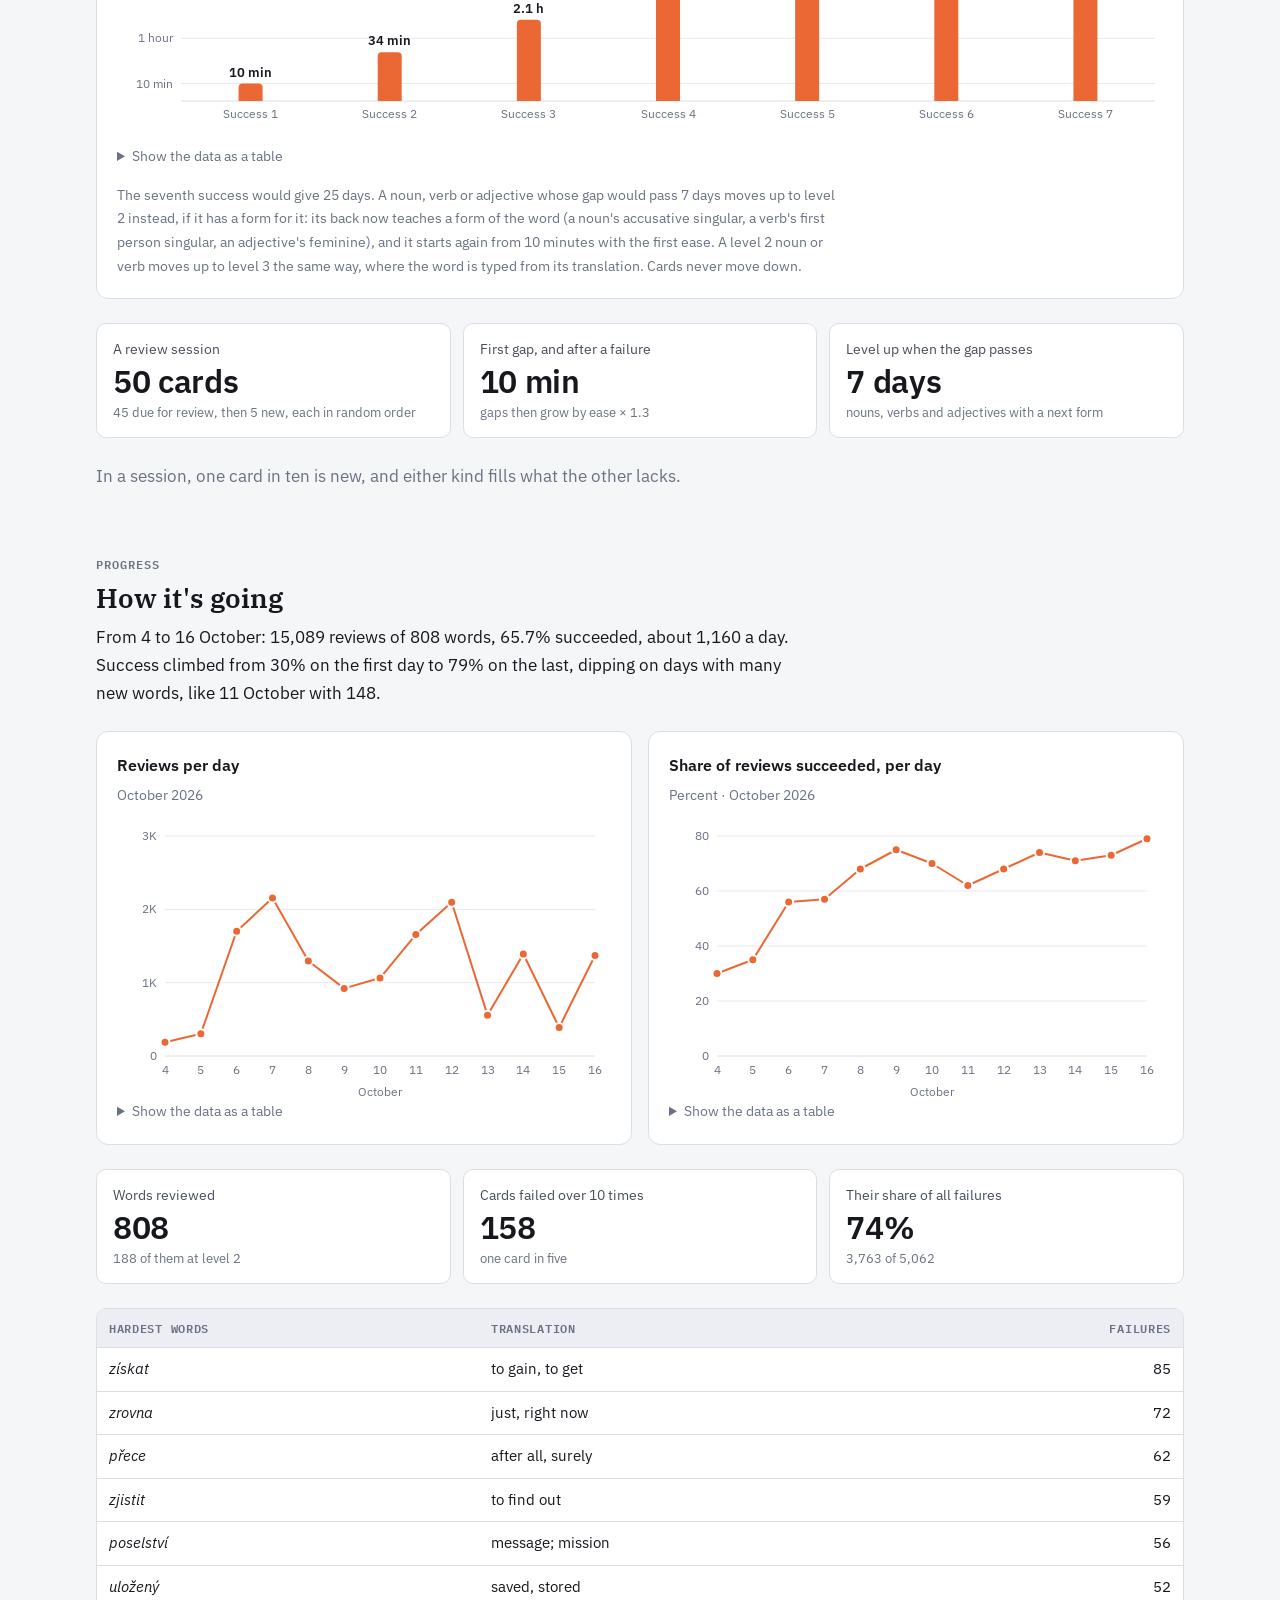
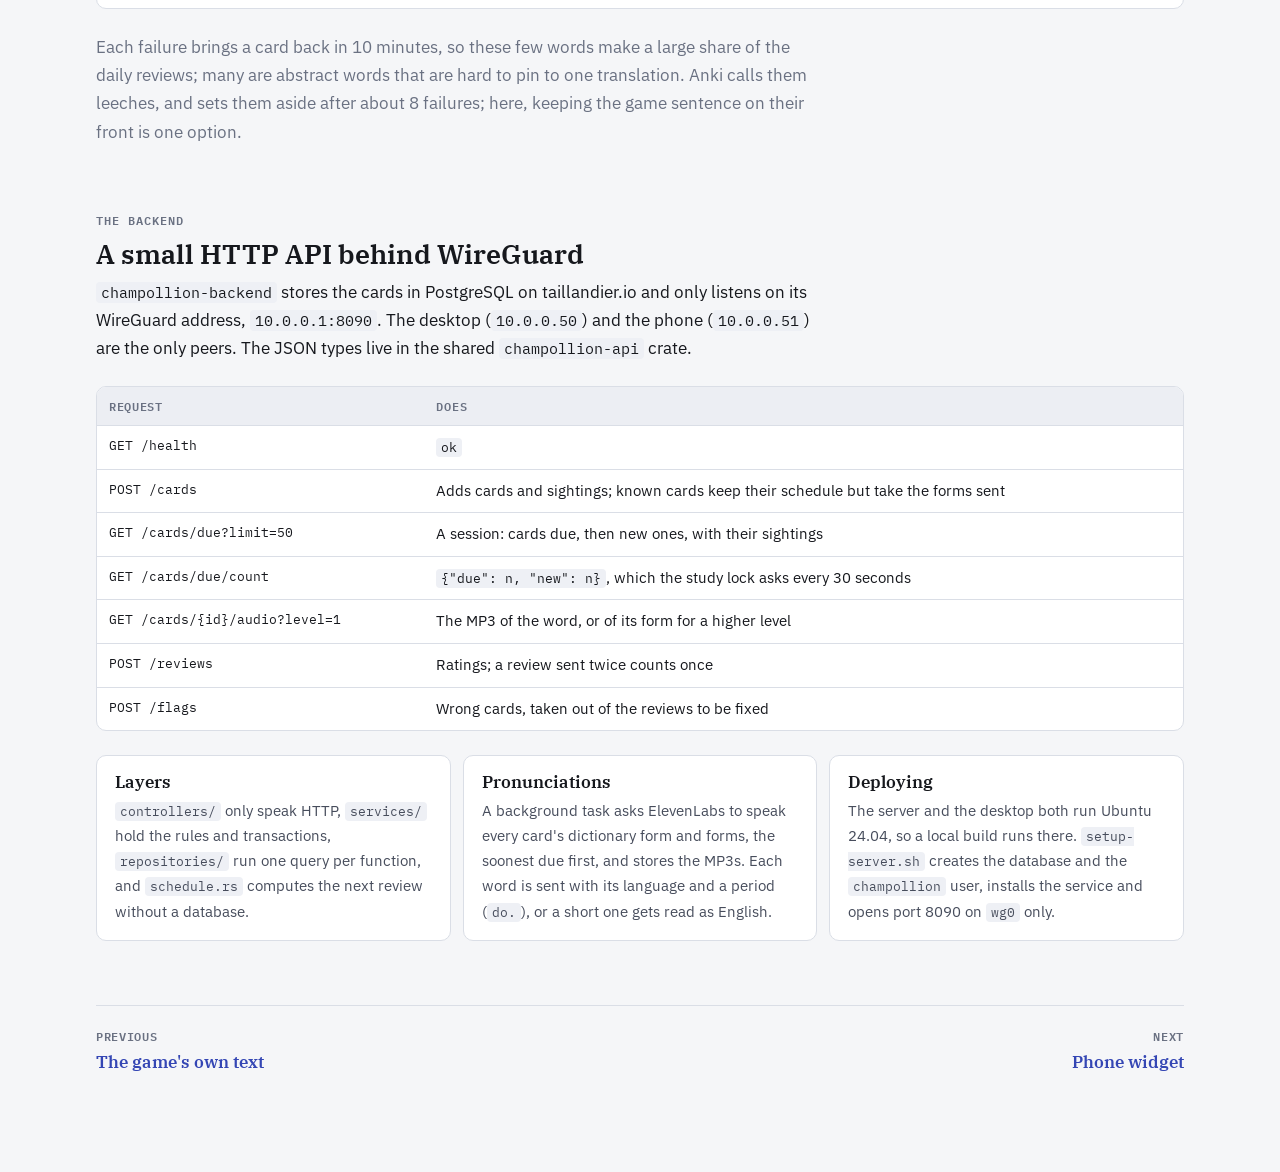
==== commit eaaccaa8: "Teach an adjective's feminine at level 2 Adjectives move up to level 2 like nouns and verbs, once th" ====
--- a/website/cards.html
+++ b/website/cards.html
@@ -81,12 +81,12 @@
       <div class="figure-title">The gap after each success in a row, for a new card</div>
       <div class="figure-sub">Logarithmic scale: each grid line is a step of time much longer than the last</div>
       <div id="chart-gaps"></div>
-      <figcaption>The seventh success would give 25 days. A noun or verb whose gap would pass 7 days moves up to level 2 instead, if it has a form for it: its back now teaches a form of the word (a noun's accusative singular, a verb's first person singular), and it starts again from 10 minutes with the first ease. A level 2 noun or verb moves up to level 3 the same way, where the word is typed from its translation. Cards never move down.</figcaption>
+      <figcaption>The seventh success would give 25 days. A noun, verb or adjective whose gap would pass 7 days moves up to level 2 instead, if it has a form for it: its back now teaches a form of the word (a noun's accusative singular, a verb's first person singular, an adjective's feminine), and it starts again from 10 minutes with the first ease. A level 2 noun or verb moves up to level 3 the same way, where the word is typed from its translation. Cards never move down.</figcaption>
     </figure>
     <div class="stats">
       <div class="stat"><span class="label">A review session</span><span class="value">50 cards</span><span class="note">45 due for review, then 5 new, each in random order</span></div>
       <div class="stat"><span class="label">First gap, and after a failure</span><span class="value">10 min</span><span class="note">gaps then grow by ease × 1.3</span></div>
-      <div class="stat"><span class="label">Level up when the gap passes</span><span class="value">7 days</span><span class="note">nouns and verbs with a next form</span></div>
+      <div class="stat"><span class="label">Level up when the gap passes</span><span class="value">7 days</span><span class="note">nouns, verbs and adjectives with a next form</span></div>
     </div>
     <p class="prose muted">In a session, one card in ten is new, and either kind fills what the other lacks.</p>
   </section>
@@ -179,7 +179,7 @@
     label: `Success ${i + 1}`,
     value: m,
     color: "series-2",
-    note: i === 6 ? "a noun or verb with a next form moves up a level instead" : "",
+    note: i === 6 ? "a noun, verb or adjective with a next form moves up a level instead" : "",
   }));
   const days = [4, 5, 6, 7, 8, 9, 10, 11, 12, 13, 14, 15, 16];
   const reviews = [188, 304, 1702, 2155, 1296, 922, 1063, 1656, 2096, 557, 1391, 388, 1371];
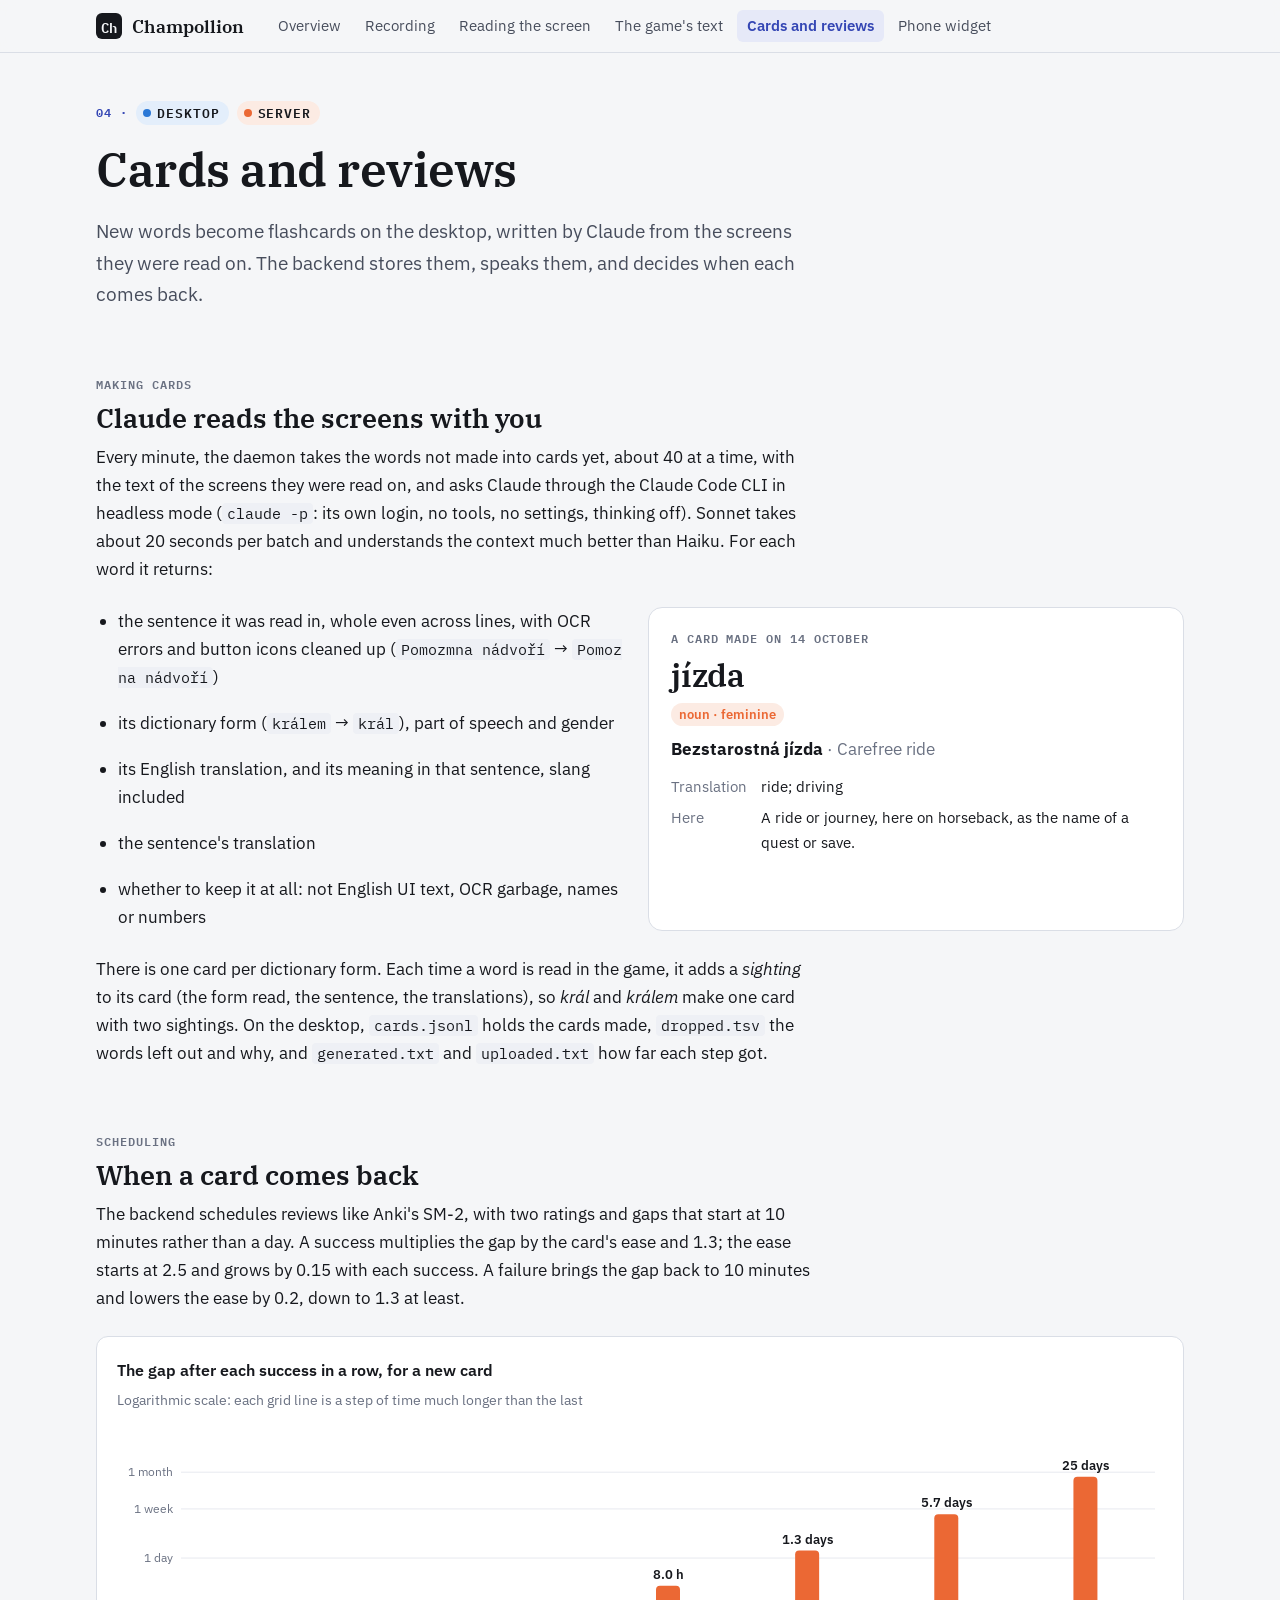
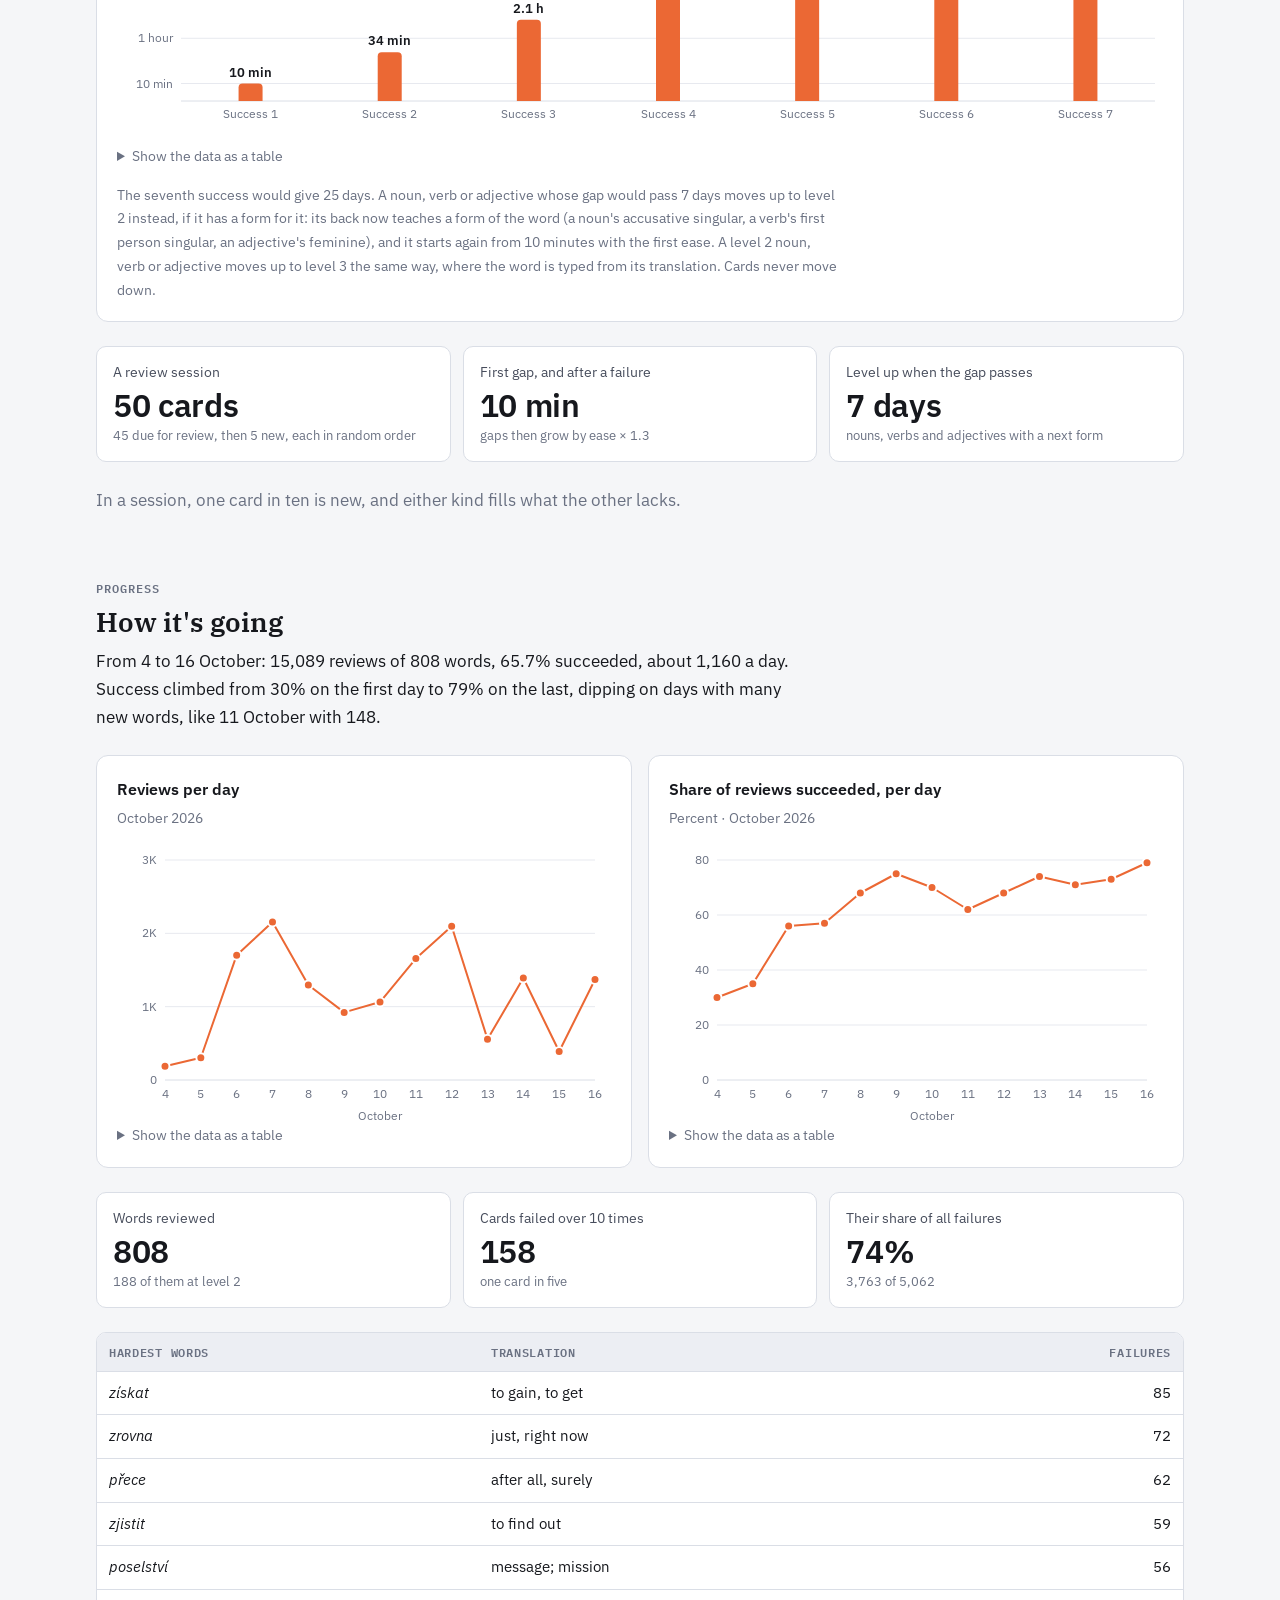
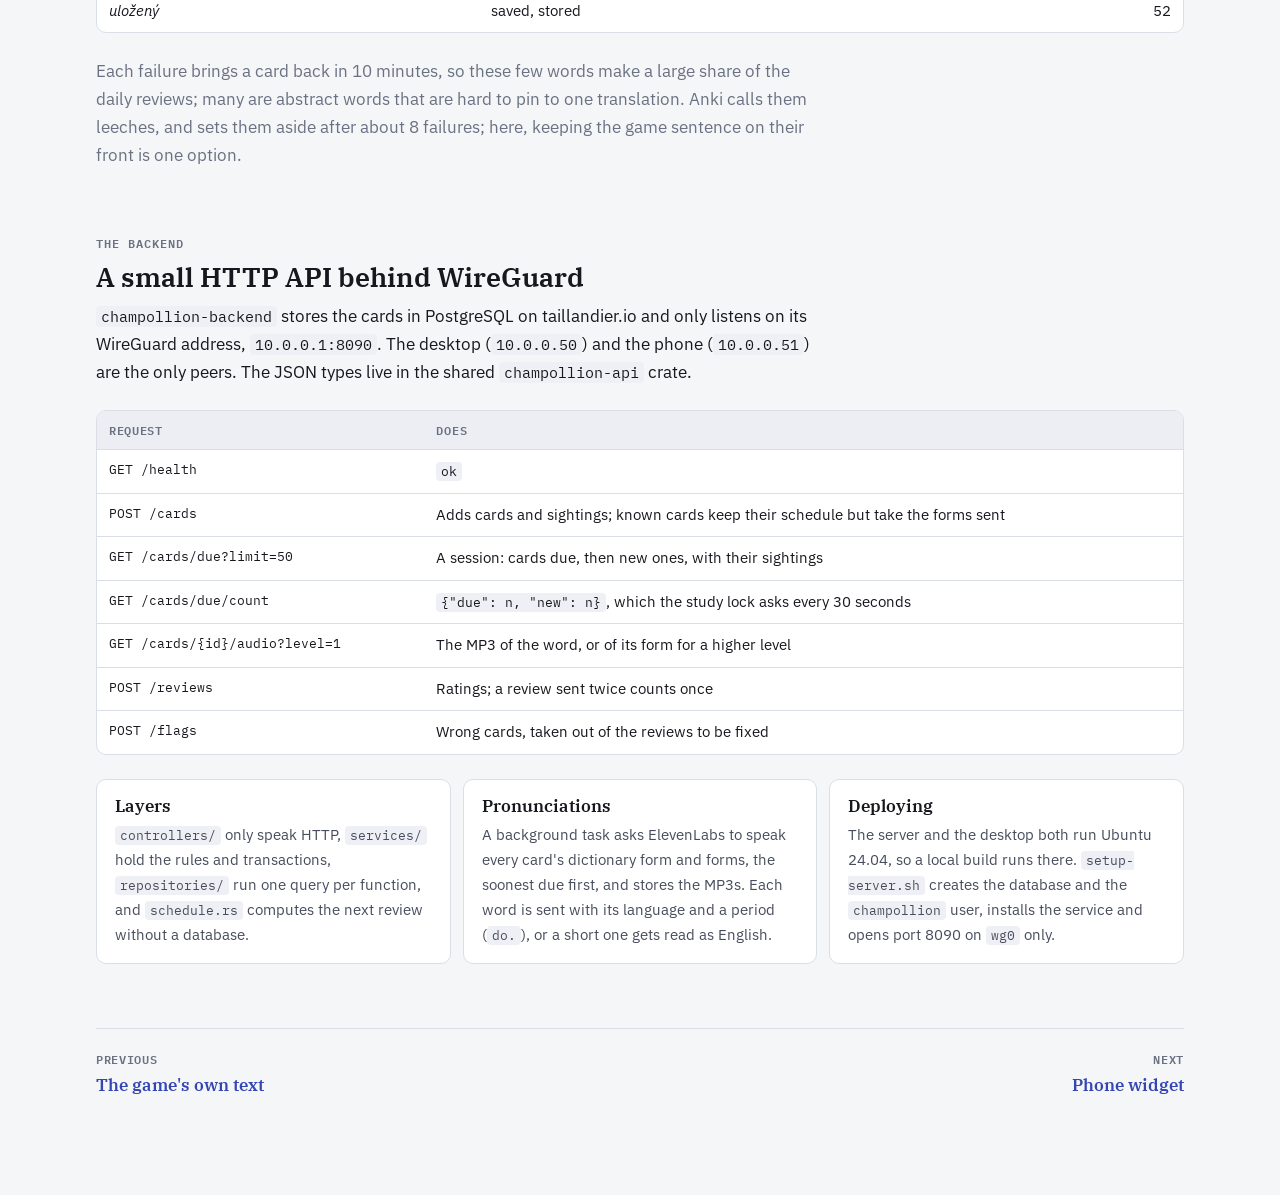
==== commit 86ca79cc: "Give every adjective a level 2, then the typed level 3 An adjective whose feminine is the lemma itse" ====
--- a/website/cards.html
+++ b/website/cards.html
@@ -81,7 +81,7 @@
       <div class="figure-title">The gap after each success in a row, for a new card</div>
       <div class="figure-sub">Logarithmic scale: each grid line is a step of time much longer than the last</div>
       <div id="chart-gaps"></div>
-      <figcaption>The seventh success would give 25 days. A noun, verb or adjective whose gap would pass 7 days moves up to level 2 instead, if it has a form for it: its back now teaches a form of the word (a noun's accusative singular, a verb's first person singular, an adjective's feminine), and it starts again from 10 minutes with the first ease. A level 2 noun or verb moves up to level 3 the same way, where the word is typed from its translation. Cards never move down.</figcaption>
+      <figcaption>The seventh success would give 25 days. A noun, verb or adjective whose gap would pass 7 days moves up to level 2 instead, if it has a form for it: its back now teaches a form of the word (a noun's accusative singular, a verb's first person singular, an adjective's feminine), and it starts again from 10 minutes with the first ease. A level 2 noun, verb or adjective moves up to level 3 the same way, where the word is typed from its translation. Cards never move down.</figcaption>
     </figure>
     <div class="stats">
       <div class="stat"><span class="label">A review session</span><span class="value">50 cards</span><span class="note">45 due for review, then 5 new, each in random order</span></div>
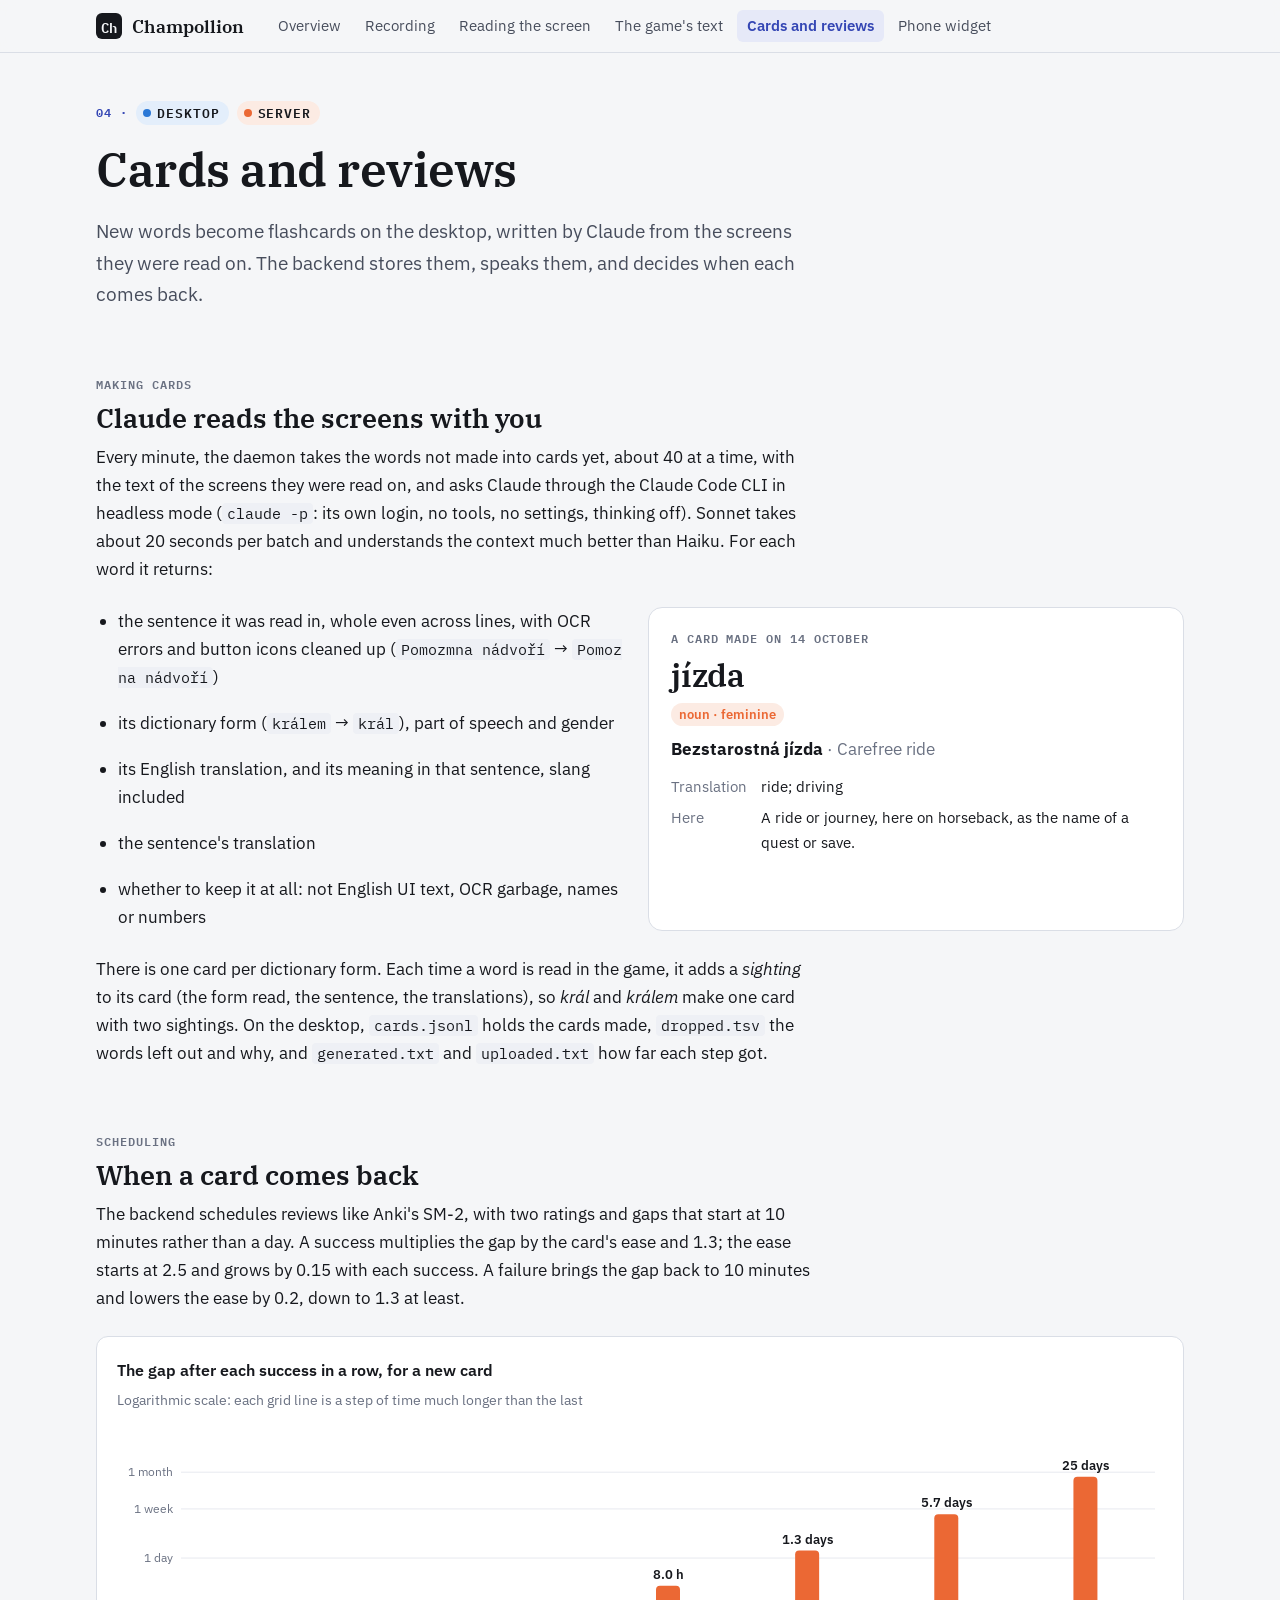
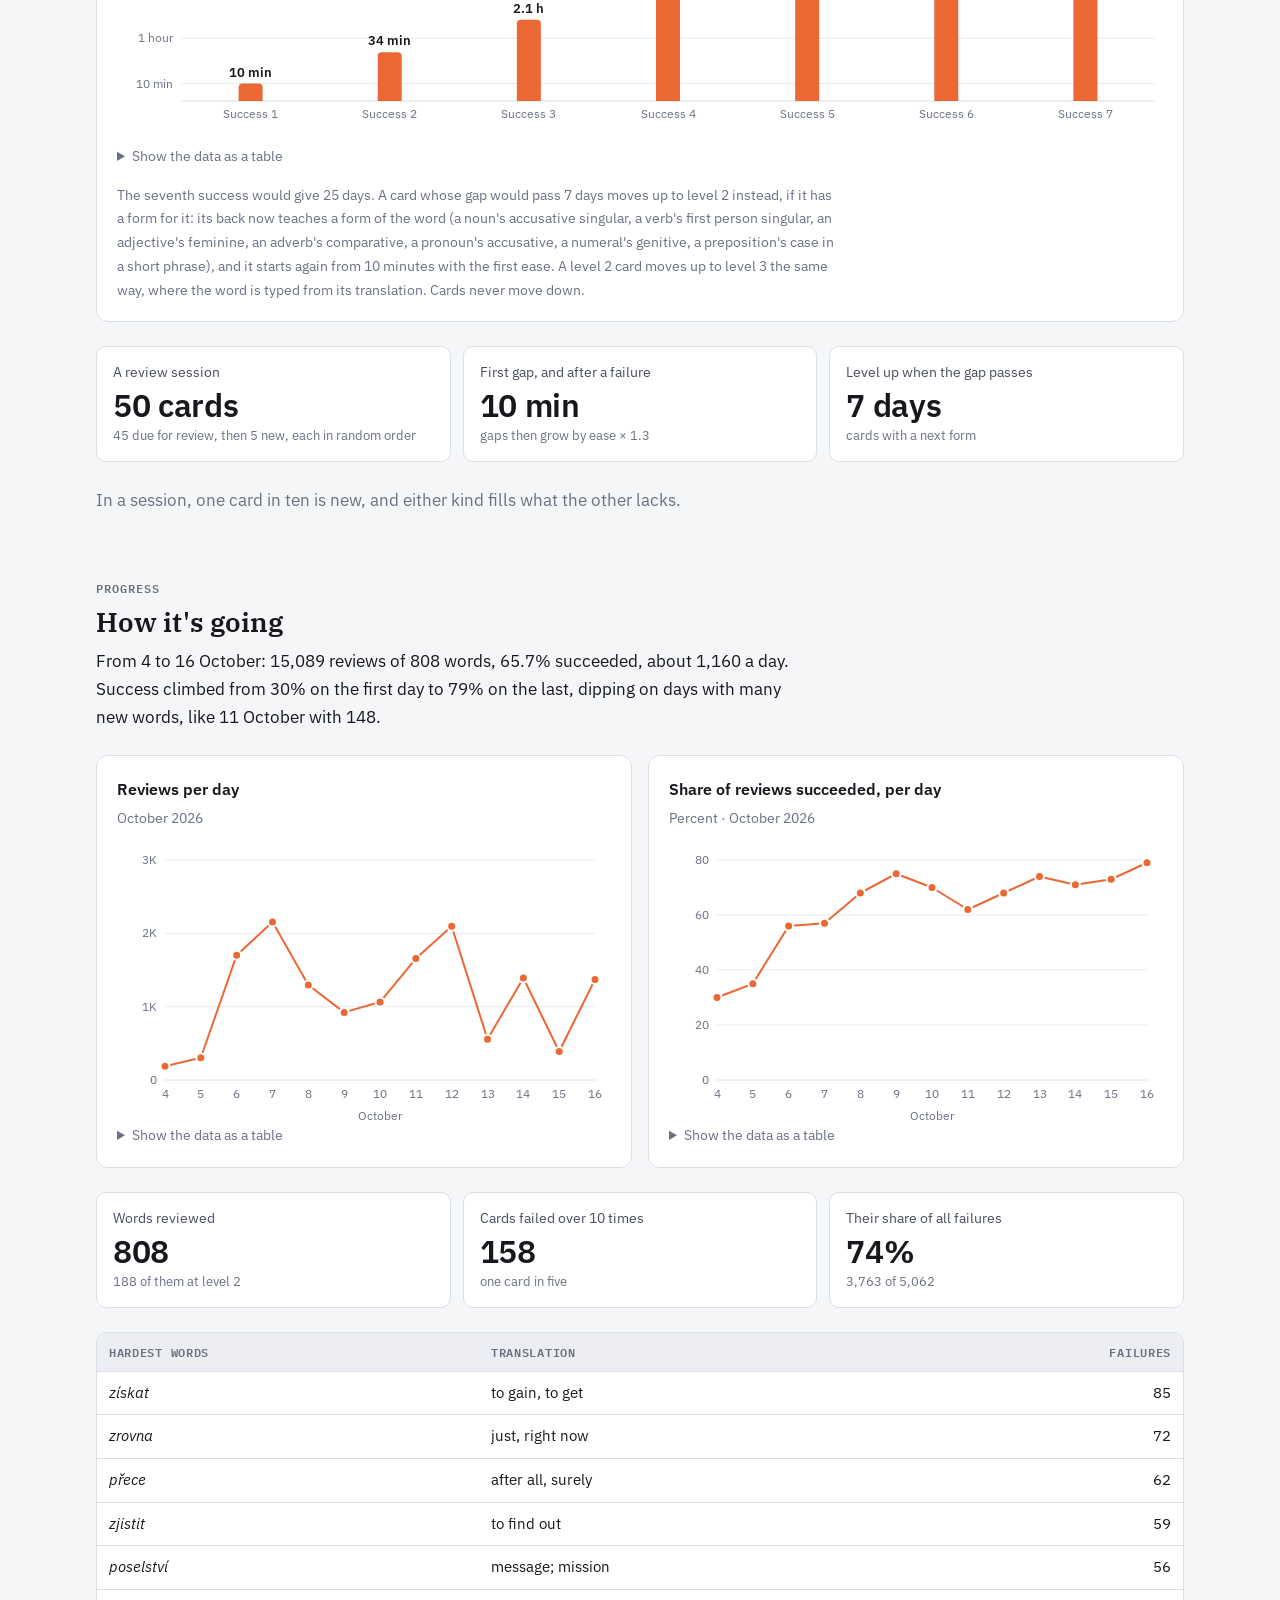
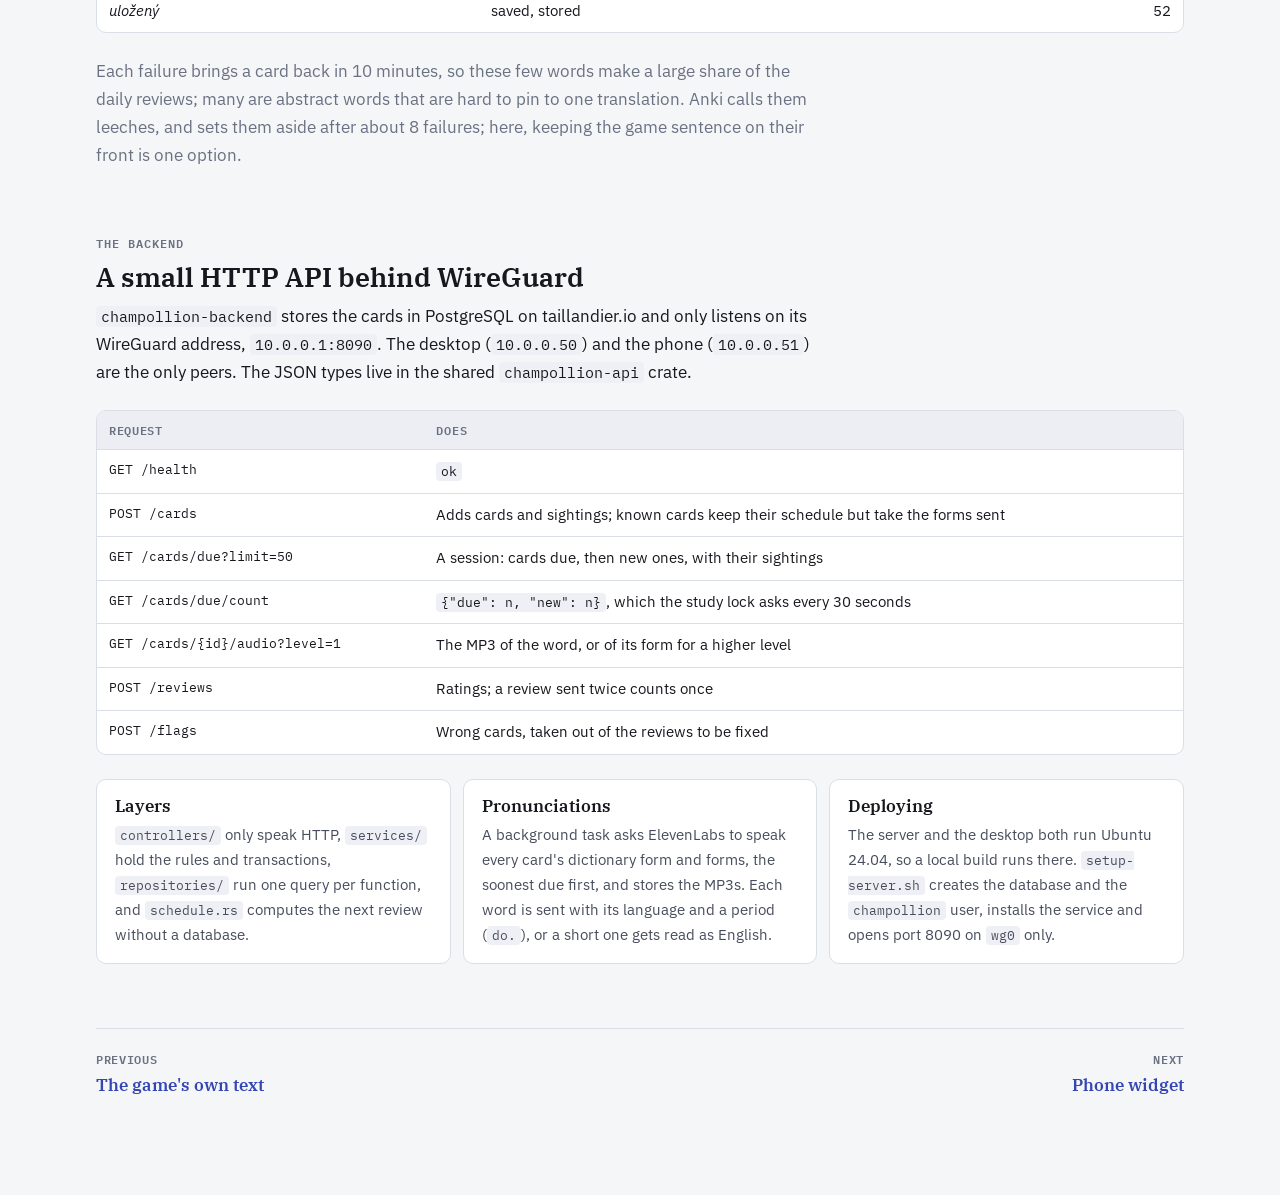
==== commit 75f20a0f: "Give adverbs, pronouns, numerals and prepositions levels 2 and 3 Level 2 teaches an adverb's compara" ====
--- a/website/cards.html
+++ b/website/cards.html
@@ -81,12 +81,12 @@
       <div class="figure-title">The gap after each success in a row, for a new card</div>
       <div class="figure-sub">Logarithmic scale: each grid line is a step of time much longer than the last</div>
       <div id="chart-gaps"></div>
-      <figcaption>The seventh success would give 25 days. A noun, verb or adjective whose gap would pass 7 days moves up to level 2 instead, if it has a form for it: its back now teaches a form of the word (a noun's accusative singular, a verb's first person singular, an adjective's feminine), and it starts again from 10 minutes with the first ease. A level 2 noun, verb or adjective moves up to level 3 the same way, where the word is typed from its translation. Cards never move down.</figcaption>
+      <figcaption>The seventh success would give 25 days. A card whose gap would pass 7 days moves up to level 2 instead, if it has a form for it: its back now teaches a form of the word (a noun's accusative singular, a verb's first person singular, an adjective's feminine, an adverb's comparative, a pronoun's accusative, a numeral's genitive, a preposition's case in a short phrase), and it starts again from 10 minutes with the first ease. A level 2 card moves up to level 3 the same way, where the word is typed from its translation. Cards never move down.</figcaption>
     </figure>
     <div class="stats">
       <div class="stat"><span class="label">A review session</span><span class="value">50 cards</span><span class="note">45 due for review, then 5 new, each in random order</span></div>
       <div class="stat"><span class="label">First gap, and after a failure</span><span class="value">10 min</span><span class="note">gaps then grow by ease × 1.3</span></div>
-      <div class="stat"><span class="label">Level up when the gap passes</span><span class="value">7 days</span><span class="note">nouns, verbs and adjectives with a next form</span></div>
+      <div class="stat"><span class="label">Level up when the gap passes</span><span class="value">7 days</span><span class="note">cards with a next form</span></div>
     </div>
     <p class="prose muted">In a session, one card in ten is new, and either kind fills what the other lacks.</p>
   </section>
@@ -179,7 +179,7 @@
     label: `Success ${i + 1}`,
     value: m,
     color: "series-2",
-    note: i === 6 ? "a noun, verb or adjective with a next form moves up a level instead" : "",
+    note: i === 6 ? "a card with a next form moves up a level instead" : "",
   }));
   const days = [4, 5, 6, 7, 8, 9, 10, 11, 12, 13, 14, 15, 16];
   const reviews = [188, 304, 1702, 2155, 1296, 922, 1063, 1656, 2096, 557, 1391, 388, 1371];
